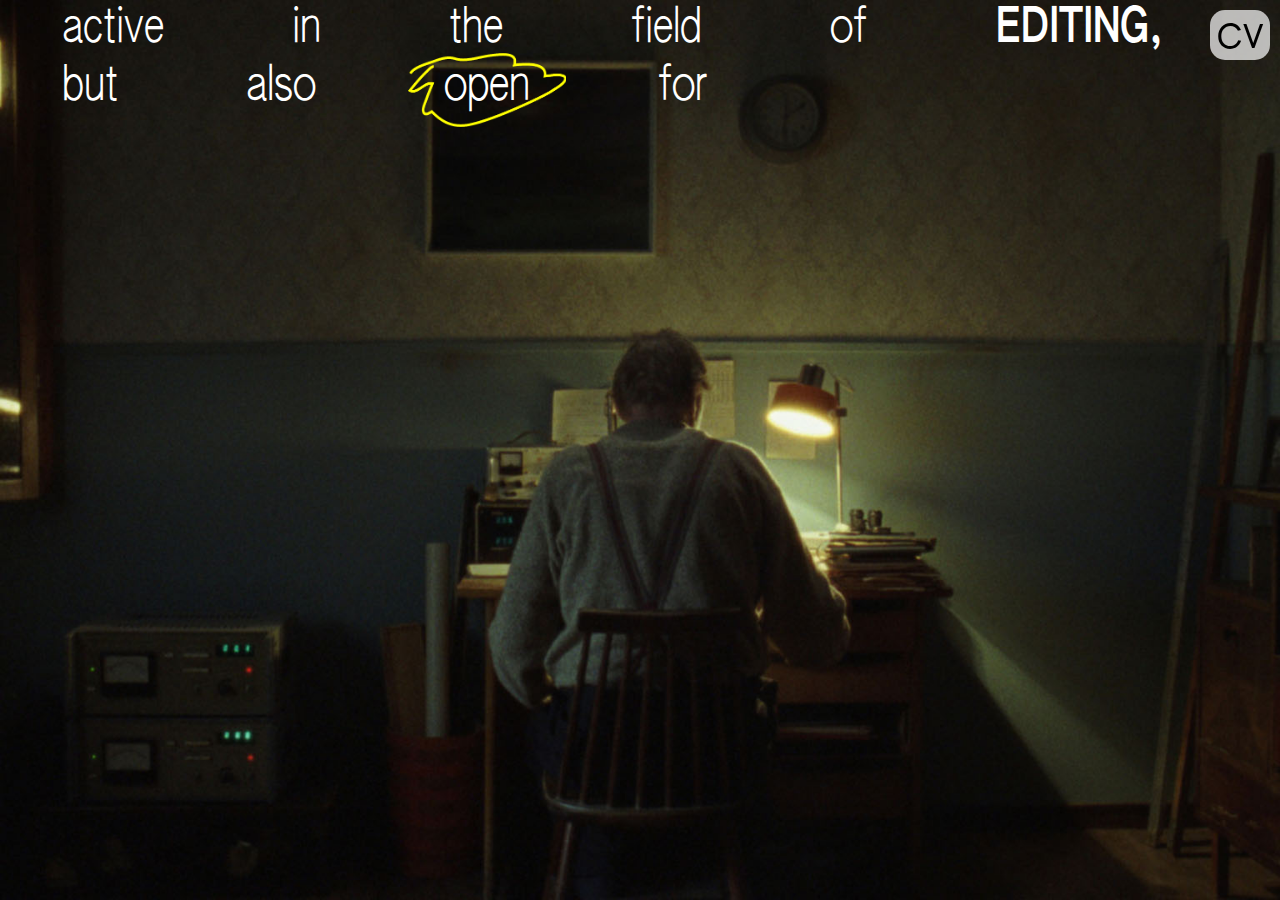
==== index.html @ 59d51807 "job items z-index fix" ====
<!DOCTYPE html>
<html lang="en" dir="ltr">
    <head>
        <meta charset="utf-8">
        <title>MOONIKA PÕDERSALU</title>
        <link rel="stylesheet" href="style.css">
    </head>
    <body>
        <div class="wrapper">
        <div class="header-button-wrapper">
            <div class="header">
                    <span>active</span>
                    <span>in</span>
                    <span>the</span>
                    <span>field</span>
                    <span>of</span>
                    <span><b>EDITING,</b></span>
                    <span>but</span>
                    <span>also</span>
                    <span class="open"><a href="#">open</a></span>
                    <span>for</span>
            </div>
            <div class="cv-button">
                    <a href="javascript:;" onclick="toggleCv()">CV</a>
            </div>
        </div>
        <div class="listed-jobs">
            <span class="job-item">MUSIC&nbsp;VIDEOS</span>
            <span class="job-item">COMMERCIALS</span>
            <span class="job-item">TRAILERS</span>
            <span class="job-item">TELEVISION</span>
            <span class="job-item">THEATRE</span>
            <span class="job-item">EDUCATIONAL&nbsp;MEDIUMS</span>
            <span class="job-item">ASSEMBLY&nbsp;EDITING</span>
            <span class="job-item">ASSISTING&nbsp;EDITING</span>
            <span class="job-item">ON&#8209;SET&nbsp;EDITING</span>
            <span class="job-item">SYNCING&nbsp;AND&nbsp;LOGGING</span>
            <span class="job-item">MANAGING&nbsp;POSTPRODUCTION</span>
            <span class="job-item">DATA&nbsp;MANAGEMENT</span>
            <span class="job-item">DATA&nbsp;WRANGLING</span>
            <span class="job-item">LISTENING&nbsp;YOU&nbsp;OUT</span>
            <span class="job-item">WIPING&nbsp;YOUR&nbsp;TEARS</span>
            <span class="job-item">WORKING&nbsp;SH*T&nbsp;OUT</span>
            <span class="job-item">SHARING&nbsp;MY&nbsp;FOOD&nbsp;WITH&nbsp;YOU</span>
            <span class="job-item">SAYING&nbsp;YES&nbsp;TO&nbsp;COFFEE&nbsp;BREAK</span>
            <span class="job-item">PROVIDING&nbsp;YOU&nbsp;WITH&nbsp;PSYCHOLOGICAL ASSISTANCE</span>
            <span class="job-item">RECOMMENDING&nbsp;YOU&nbsp;GOOD&nbsp;DOCTORS</span>
            <span class="job-item">GIVING&nbsp;YOU&nbsp;REAL&#8209;LIFE&nbsp;ADVICE DURING&nbsp;RENDERING</span>
            <span class="job-item">TALKING&nbsp;WITH&nbsp;YOUR&nbsp;FAMILY</span>
            <span class="job-item">TAKING&nbsp;YOUR&nbsp;GARBAGE&nbsp;OUT</span>
            <span class="job-item">STARGAZING</span>
            <span class="job-item">SENDING&nbsp;A&nbsp;STILL&nbsp;FROM&nbsp;00:01:26</span>
        </div>
        <div class="vimeo-wrapper">
            <div class="vimeo-vid">
                <iframe src="https://player.vimeo.com/video/503925083" width="640" height="360" frameborder="0" allow="autoplay; fullscreen; picture-in-picture" allowfullscreen></iframe>
            </div>
        </div>

        <div id="curriculum" class="cv-container">
            <div class="cv">
                <p>CV <b>MOONIKA PÕDERSALU</b>, a <b>FREELANCE EDITOR</b> based
                in Tallinn, Estonia. She has edited and assisted numerous
                features and shorts, including two feature films as <b>EDITOR</b> and
                three as <b>ON-SET EDITOR</b>.<br>
                The list also includes</p>
                <p><svg width="80" height="30"><circle cx="50" cy="15" r="15px" fill="black">
                </svg>two short films that are shot on Super 16mm film,<br>
                <svg width="80" height="30"><circle cx="50" cy="15" r="15px" fill="black">
                </svg>130-episode interactive film project Anatomy of a Decision produced by Whatifi Studios for iOS platform <br><svg width="80" height="30"><circle cx="50" cy="15" r="15px" fill="black">
                </svg>and numerous music videos.</p>
                <p class="center-align">Probably currently working on something<br>
                but always OPEN for projects.</p>
                <p class="center-align">Get the full CV from —&#8239;>&nbsp;<a href="#"><span class="open2"><b>HERE</b></span></a>&nbsp;<&#8239;—</p>
                <p>write me <span class="semibold">MOONIKA.PODERSALU@GMAIL.COM</span> or <br>
                call me +372&nbsp;53 496 102</p>
            </div>
        </div>
        </div>
        <script src="main.js"></script>
    </body>
</html>
---- style.css ----
@font-face {
font-family: "Authentic";
font-weight: normal;
src: url("fonts/AUTHENTICSans-60.woff") format("woff");
}

@font-face {
font-family: "Authentic";
font-weight: bold;
src: url("fonts/AUTHENTICSans-90.woff") format("woff");
}

@font-face {
font-family: "Authentic Condensed";
font-weight: normal;
src: url("fonts/AUTHENTICSans-Condensed-60.woff") format("woff");
}

@font-face {
font-family: "Authentic Condensed";
font-weight: bold;
src: url("fonts/AUTHENTICSans-Condensed-130.woff") format("woff");
}

* {
    margin: 0;
    padding: 0;
    -moz-box-sizing: border-box;
    -webkit-box-sizing: border-box;
    box-sizing: border-box;
}

body {
    font-family: "Authentic", Arial, Helvetica, sans-serif;
    background-image: url("img/julius.jpg");
    background-color: black;
    height: 100vh;
    background-attachment: fixed;
    background-position: center; /* Center the image */
    background-repeat: no-repeat; /* Do not repeat the image */
    background-size: cover; /* Resize the background image to cover the entire container */
}

a {
    text-decoration: none;
    color: black;
    font-family: "Authentic Condensed";
}

a:hover {
    color: yellow;
}

.semibold {
    font-family: "Authentic";
}

/* Wrapper */
.wrapper {
    height: 100vh;
    max-width: 90rem;
    margin: 0 auto;
}

/* Header */
.header-button-wrapper {
    display: flex;
}

.header span {
    list-style: none;
    font-size: 3rem;
    font-family: "Authentic Condensed", Arial, sans-serif;
    color: white;
    margin: 2vw;
    padding: 10px 36px 16px;
}

.header .open {
    background-image: url("img/open1.png");
    background-size: cover;
    background-repeat: no-repeat;
    position: relative;
}

.header a {
    color: white;
}

/* CV button */
.cv-button {
    border-radius: 15px;
    margin: 10px;
    padding: 3px 7px;
    background: rgba(255, 255, 255, 0.7);
    width: 60px;
    height: 50px;
    display: flex;
    position: fixed;
    right: 0;
    align-items: center;
    justify-content: center;
    z-index: 5;
}

.cv-button:hover {
    background: rgba(200, 200, 200, 1);
}

.cv-button a {
    font-family: "Authentic";
    font-weight: bold;
    text-decoration: none;
    font-size: 2rem;
    padding-top: 8px;
    color: black;
}

.cv-button:hover a {
    color: yellow;
}

/* Vimeo embed */
.vimeo-wrapper {
    padding: 0 11vw 10vh;
    margin-top: 4vw;
}

.vimeo-vid {
    position: relative;
    padding-bottom: 56.25%;
    height: 0;
    overflow: hidden;
    z-index: 0;
}

.vimeo-vid iframe {
    position: absolute;
    width: 100%;
    height: 100%;
    top: 0;
    left: 0;
}

/* CV modal */
.cv-container {
    display: none;
    top: 0;
    left: 0;
    position: fixed;
    z-index: 4;
    overflow: auto;
    width: 100%;
    height: 100%;
    padding: 10px;
}

.cv-container.active {
    display: block;
}

.cv {
    background: rgba(255, 255, 255, 0.9);
    border-radius: 15px;
    font-family: "Authentic Condensed", Arial, sans-serif;
    font-size: 2.5rem;
    width: 100%;
    max-width: 75rem;
    float: right;
    /* height: 100%; */
    overflow: scroll;
    overflow-wrap: break-word;
    word-wrap: break-word;
}

.cv p {
    margin: 2rem auto 2rem;
    width: 90%;
}

.center-align {
    text-align: center;
}

.cv .open2 {
    background-image: url("img/open2.png");
    background-size: cover;
    background-repeat: no-repeat;
    position: relative;
    padding: 15px 20px 15px;
}

/* Job items + animation */
.listed-jobs {
    line-height: 3rem;
    padding: 10vh 4vw 0;
    position: fixed;
    z-index: 3;
}

.job-item {
    color: white;
    opacity: 0;
    font-size: 2rem;
    font-family: "Authentic Condensed";
    font-weight: bold;
    transition: 1s ease-in-out opacity;
    cursor: default;
    padding: 0 1rem 0;
}

.job-item.active {
    opacity: 1;
}

.job-item:hover {
    opacity: 1!important;
    transition: 0s;
}


@media (max-width: 1000px) {
    html {
        font-size: 1.7rem;
    }

    .header {
        margin-top: 1rem;
    }

    .header span {
        padding: 0 1rem;
    }

    .header span.open {
        padding: 10px 44px 17px;
    }

    .listed-jobs {
        line-height: 1.5rem;
    }

    .job-item {
        font-size: 1.5rem;
    }

    .cv-button {
        width: 170px;
        height: 150px;
        position: fixed;
        bottom: 0;
        right: 0;
        border-radius: 30px;
        background: rgba(255, 255, 255, 0.3);
        margin: 1.5rem;
    }

    .cv-button a {
        font-size: 3rem;
        color: yellow;
    }

    .cv-button:hover {
        background: rgba(200, 200, 200, 0.5);
    }
}

@media (min-width 1500px) {

}
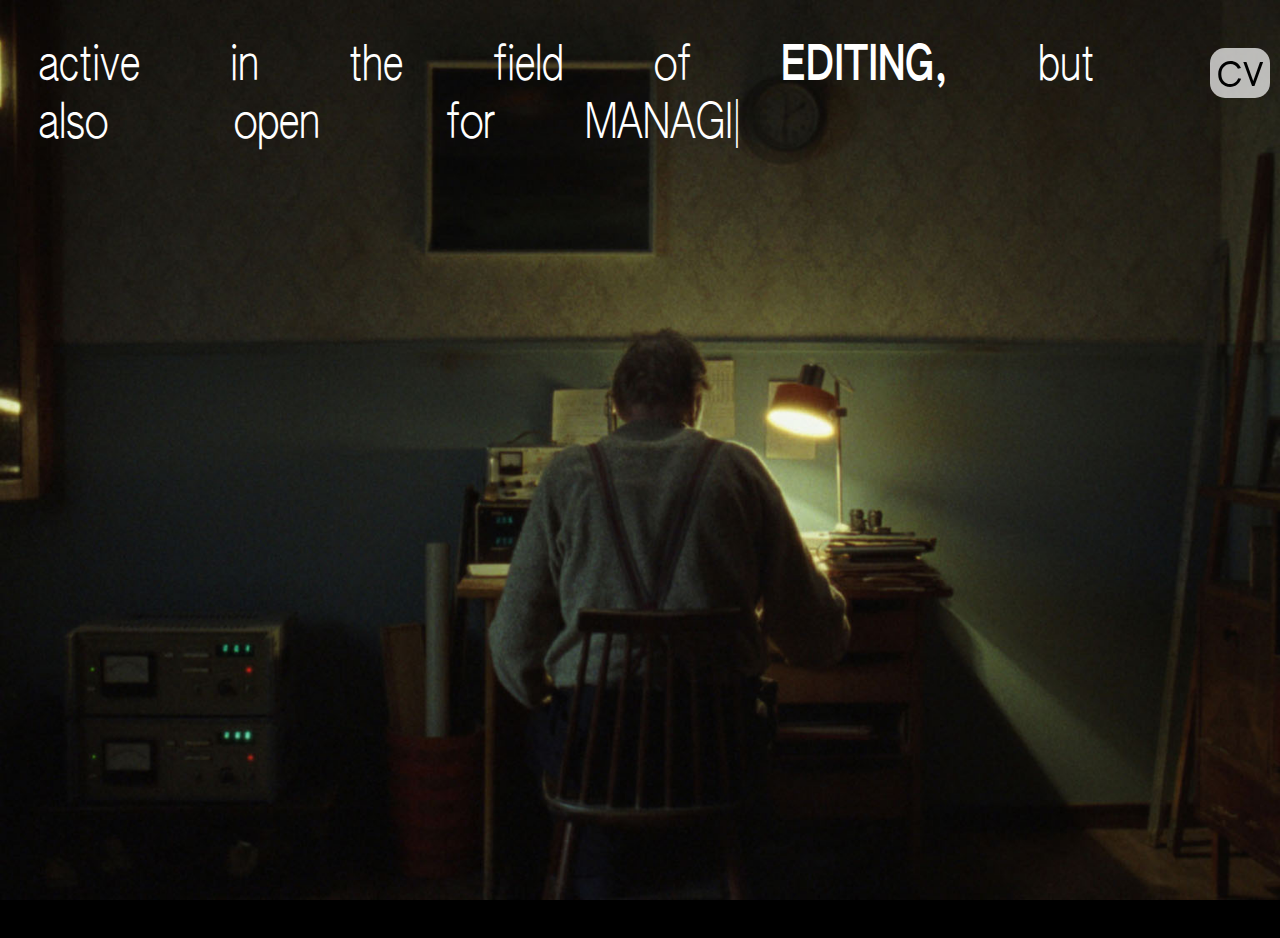
==== commit e1400680: "replacing hover effect with typing effect" ====
--- a/index.html
+++ b/index.html
@@ -2,6 +2,7 @@
 <html lang="en" dir="ltr">
     <head>
         <meta charset="utf-8">
+        <meta name="viewport" content="width=device-width, initial-scale=1.0">
         <title>MOONIKA PÕDERSALU</title>
         <link rel="stylesheet" href="style.css">
     </head>
@@ -9,48 +10,50 @@
         <div class="wrapper">
         <div class="header-button-wrapper">
             <div class="header">
-                    <span>active</span>
-                    <span>in</span>
-                    <span>the</span>
-                    <span>field</span>
-                    <span>of</span>
-                    <span><b>EDITING,</b></span>
-                    <span>but</span>
-                    <span>also</span>
+                    <span>active
+                    in
+                    the
+                    field
+                    of
+                    <b>EDITING,</b>
+                    but
+                    also
                     <span class="open"><a href="#">open</a></span>
-                    <span>for</span>
+                    for
+                    <span id="text" data-words="MUSIC VIDEOS,MANAGING POSTPRODUCTION,SENDING A STILL FROM 00:01:26"></span>
+                    </span>
             </div>
             <div class="cv-button">
                     <a href="javascript:;" onclick="toggleCv()">CV</a>
             </div>
         </div>
-        <div class="listed-jobs">
-            <span class="job-item">MUSIC&nbsp;VIDEOS</span>
+        <!-- <div class="listed-jobs">
+            <span class="job-item">MUSIC VIDEOS</span>
             <span class="job-item">COMMERCIALS</span>
             <span class="job-item">TRAILERS</span>
             <span class="job-item">TELEVISION</span>
             <span class="job-item">THEATRE</span>
-            <span class="job-item">EDUCATIONAL&nbsp;MEDIUMS</span>
-            <span class="job-item">ASSEMBLY&nbsp;EDITING</span>
-            <span class="job-item">ASSISTING&nbsp;EDITING</span>
-            <span class="job-item">ON&#8209;SET&nbsp;EDITING</span>
-            <span class="job-item">SYNCING&nbsp;AND&nbsp;LOGGING</span>
-            <span class="job-item">MANAGING&nbsp;POSTPRODUCTION</span>
-            <span class="job-item">DATA&nbsp;MANAGEMENT</span>
-            <span class="job-item">DATA&nbsp;WRANGLING</span>
-            <span class="job-item">LISTENING&nbsp;YOU&nbsp;OUT</span>
-            <span class="job-item">WIPING&nbsp;YOUR&nbsp;TEARS</span>
-            <span class="job-item">WORKING&nbsp;SH*T&nbsp;OUT</span>
-            <span class="job-item">SHARING&nbsp;MY&nbsp;FOOD&nbsp;WITH&nbsp;YOU</span>
-            <span class="job-item">SAYING&nbsp;YES&nbsp;TO&nbsp;COFFEE&nbsp;BREAK</span>
-            <span class="job-item">PROVIDING&nbsp;YOU&nbsp;WITH&nbsp;PSYCHOLOGICAL ASSISTANCE</span>
-            <span class="job-item">RECOMMENDING&nbsp;YOU&nbsp;GOOD&nbsp;DOCTORS</span>
-            <span class="job-item">GIVING&nbsp;YOU&nbsp;REAL&#8209;LIFE&nbsp;ADVICE DURING&nbsp;RENDERING</span>
-            <span class="job-item">TALKING&nbsp;WITH&nbsp;YOUR&nbsp;FAMILY</span>
-            <span class="job-item">TAKING&nbsp;YOUR&nbsp;GARBAGE&nbsp;OUT</span>
+            <span class="job-item">EDUCATIONAL MEDIUMS</span>
+            <span class="job-item">ASSEMBLY EDITING</span>
+            <span class="job-item">ASSISTING EDITING</span>
+            <span class="job-item">ON&#8209;SET EDITING</span>
+            <span class="job-item">SYNCING AND LOGGING</span>
+            <span class="job-item">MANAGING POSTPRODUCTION</span>
+            <span class="job-item">DATA MANAGEMENT</span>
+            <span class="job-item">DATA WRANGLING</span>
+            <span class="job-item">LISTENING YOU OUT</span>
+            <span class="job-item">WIPING YOUR TEARS</span>
+            <span class="job-item">WORKING SH*T OUT</span>
+            <span class="job-item">SHARING MY FOOD WITH YOU</span>
+            <span class="job-item">SAYING YES TO COFFEE BREAK</span>
+            <span class="job-item">PROVIDING YOU WITH PSYCHOLOGICAL ASSISTANCE</span>
+            <span class="job-item">RECOMMENDING YOU GOOD DOCTORS</span>
+            <span class="job-item">GIVING YOU REAL&#8209;LIFE ADVICE DURING RENDERING</span>
+            <span class="job-item">TALKING WITH YOUR FAMILY</span>
+            <span class="job-item">TAKING YOUR GARBAGE OUT</span>
             <span class="job-item">STARGAZING</span>
-            <span class="job-item">SENDING&nbsp;A&nbsp;STILL&nbsp;FROM&nbsp;00:01:26</span>
-        </div>
+            <span class="job-item">SENDING A STILL FROM 00:01:26</span>
+        </div> -->
         <div class="vimeo-wrapper">
             <div class="vimeo-vid">
                 <iframe src="https://player.vimeo.com/video/503925083" width="640" height="360" frameborder="0" allow="autoplay; fullscreen; picture-in-picture" allowfullscreen></iframe>
--- a/style.css
+++ b/style.css
@@ -65,6 +65,7 @@
 /* Header */
 .header-button-wrapper {
     display: flex;
+    margin: 3vw;
 }
 
 .header span {
@@ -72,15 +73,15 @@
     font-size: 3rem;
     font-family: "Authentic Condensed", Arial, sans-serif;
     color: white;
-    margin: 2vw;
-    padding: 10px 36px 16px;
+    word-spacing: 5rem;
 }
 
 .header .open {
-    background-image: url("img/open1.png");
+    background-image: url("img/open1.gif");
     background-size: cover;
     background-repeat: no-repeat;
     position: relative;
+    padding: 10px 36px 16px;
 }
 
 .header a {
@@ -194,7 +195,7 @@
 .listed-jobs {
     line-height: 3rem;
     padding: 10vh 4vw 0;
-    position: fixed;
+    /* position: fixed; */
     z-index: 3;
 }
 
@@ -221,16 +222,15 @@
 
 @media (max-width: 1000px) {
     html {
-        font-size: 1.7rem;
     }
 
     .header {
         margin-top: 1rem;
     }
 
-    .header span {
+    /* .header span {
         padding: 0 1rem;
-    }
+    } */
 
     .header span.open {
         padding: 10px 44px 17px;
@@ -242,21 +242,20 @@
 
     .job-item {
         font-size: 1.5rem;
+        display: inline-block;
     }
 
     .cv-button {
-        width: 170px;
-        height: 150px;
         position: fixed;
         bottom: 0;
         right: 0;
-        border-radius: 30px;
+        border-radius: 1rem;
         background: rgba(255, 255, 255, 0.3);
         margin: 1.5rem;
+        padding: 2rem 2.25rem;
     }
 
     .cv-button a {
-        font-size: 3rem;
         color: yellow;
     }
 
@@ -265,6 +264,13 @@
     }
 }
 
-@media (min-width 1500px) {
-
-}
+.cursor {
+        color: blue;
+        animation: blink 0.5s infinite;
+}
+
+@keyframes blink {
+            0% { opacity: 1 }
+            50% { opacity: 0 }
+            100% { opacity: 1 }
+}
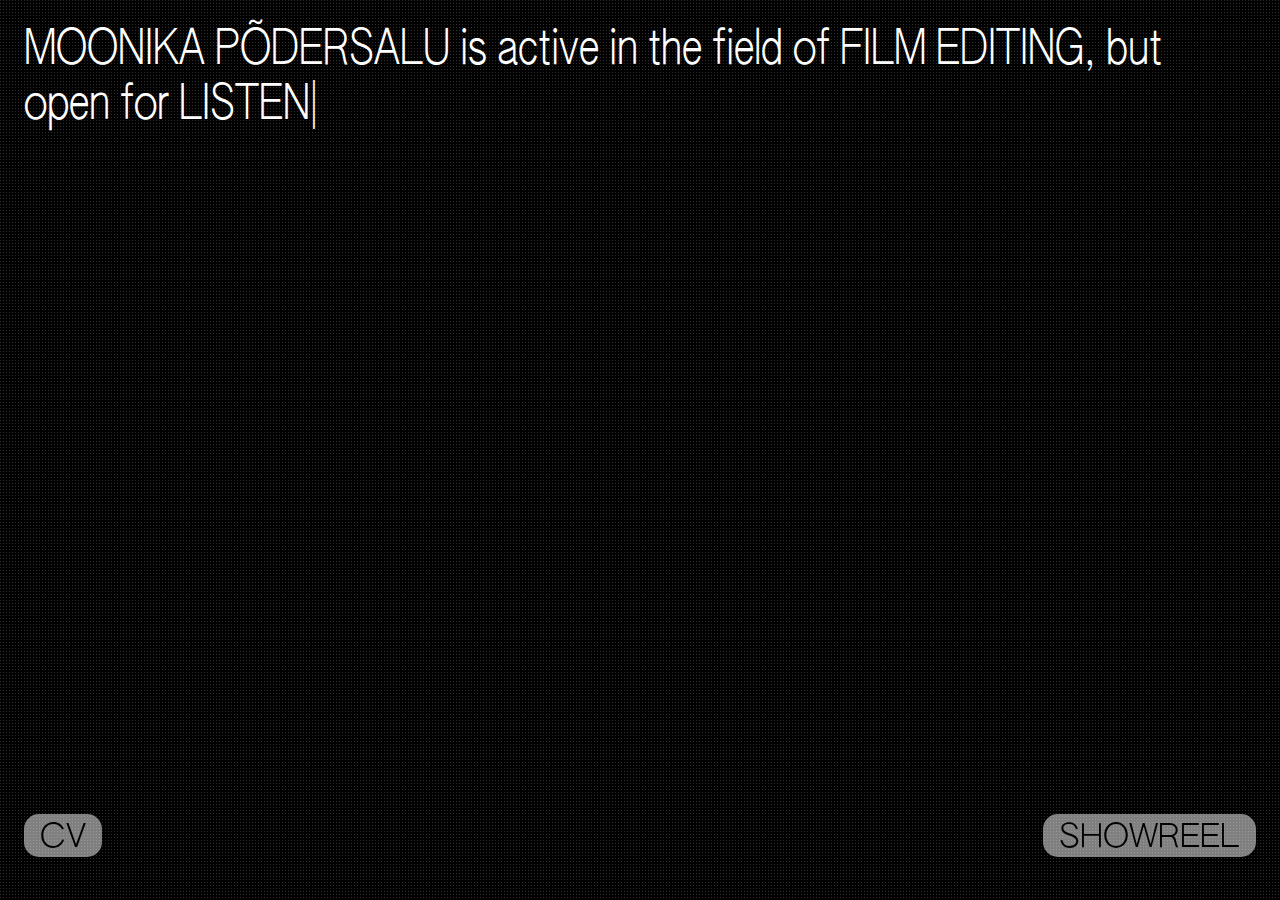
==== commit 5b103eb1: "new build with responsive video and added showreel" ====
--- a/index.html
+++ b/index.html
@@ -3,83 +3,52 @@
     <head>
         <meta charset="utf-8">
         <meta name="viewport" content="width=device-width, initial-scale=1.0">
+        <meta http-equiv="X-UA-Compatible" content="ie=edge">
         <title>MOONIKA PÕDERSALU</title>
-        <link rel="stylesheet" href="style.css">
+        <link rel="stylesheet" href="css/normalize.css">
+        <link rel="stylesheet" href="css/style.css">
+
     </head>
     <body>
-        <div class="wrapper">
-        <div class="header-button-wrapper">
-            <div class="header">
-                    <span>active
-                    in
-                    the
-                    field
-                    of
-                    <b>EDITING,</b>
-                    but
-                    also
-                    <span class="open"><a href="#">open</a></span>
-                    for
-                    <span id="text" data-words="MUSIC VIDEOS,MANAGING POSTPRODUCTION,SENDING A STILL FROM 00:01:26"></span>
-                    </span>
+        <div id="hero">
+            <div class="texture">
             </div>
-            <div class="cv-button">
-                    <a href="javascript:;" onclick="toggleCv()">CV</a>
+
+            <video loop muted autoplay preload="auto" playsinline>
+                <source src="img/bg.mp4" type="video/mp4">
+                    Your browser does not support the video tag.
+            </video>
+
+            <div class="caption">
+                 <h1>MOONIKA PÕDERSALU is active in the field of FILM EDITING, but <span id="open">open</span> for <span id="text" data-words="MUSIC VIDEOS,LISTENING YOU OUT,WIPING YOUR TEARS,COMMERCIALS,TAKING “FIX IT IN POST” AS A COMPLIMENT,SHARING MY FOOD WITH YOU,TRAILERS,WORKING SH*T OUT,A COFFEE BREAK,TELEVISION,PROVIDING PSYCHOLOGICAL ASSISTANCE,TAKING YOUR GARBAGE OUT,THEATRE,STARGAZING,SENDING A SCREENSHOT FROM 00:01:26:17,MANAGING POST-PRODUCTION,A WALK,ASSURING YOU ALL IS NOT LOST"></span></h1>
             </div>
         </div>
-        <!-- <div class="listed-jobs">
-            <span class="job-item">MUSIC VIDEOS</span>
-            <span class="job-item">COMMERCIALS</span>
-            <span class="job-item">TRAILERS</span>
-            <span class="job-item">TELEVISION</span>
-            <span class="job-item">THEATRE</span>
-            <span class="job-item">EDUCATIONAL MEDIUMS</span>
-            <span class="job-item">ASSEMBLY EDITING</span>
-            <span class="job-item">ASSISTING EDITING</span>
-            <span class="job-item">ON&#8209;SET EDITING</span>
-            <span class="job-item">SYNCING AND LOGGING</span>
-            <span class="job-item">MANAGING POSTPRODUCTION</span>
-            <span class="job-item">DATA MANAGEMENT</span>
-            <span class="job-item">DATA WRANGLING</span>
-            <span class="job-item">LISTENING YOU OUT</span>
-            <span class="job-item">WIPING YOUR TEARS</span>
-            <span class="job-item">WORKING SH*T OUT</span>
-            <span class="job-item">SHARING MY FOOD WITH YOU</span>
-            <span class="job-item">SAYING YES TO COFFEE BREAK</span>
-            <span class="job-item">PROVIDING YOU WITH PSYCHOLOGICAL ASSISTANCE</span>
-            <span class="job-item">RECOMMENDING YOU GOOD DOCTORS</span>
-            <span class="job-item">GIVING YOU REAL&#8209;LIFE ADVICE DURING RENDERING</span>
-            <span class="job-item">TALKING WITH YOUR FAMILY</span>
-            <span class="job-item">TAKING YOUR GARBAGE OUT</span>
-            <span class="job-item">STARGAZING</span>
-            <span class="job-item">SENDING A STILL FROM 00:01:26</span>
-        </div> -->
-        <div class="vimeo-wrapper">
-            <div class="vimeo-vid">
-                <iframe src="https://player.vimeo.com/video/503925083" width="640" height="360" frameborder="0" allow="autoplay; fullscreen; picture-in-picture" allowfullscreen></iframe>
+        <div id="button-wrapper">
+                <div class="button cv">
+                    <a href="javascript:;" onclick="toggleCv()">CV</a>
+                </div>
+                <div class="button showreel">
+                    <a href="video.html">SHOWREEL</a>
+                </div>
+        </div>
+        <div id="curriculum" class="overlay">
+            <div class="cv-container">
+                <div class="cv-text">
+                    <p>Moonika Põdersalu is a freelance film editor based in Tallinn, Estonia. She studied in Baltic Film and Media School (BA) and has been active in the field of film industry since 2015. During the years she has had an opportunity to work with very different forms of storytelling — feature and short films, documentaries, music videos, advertisements. Her resume includes</p>
+                    <p><svg width="80" height="30"><circle cx="50" cy="15" r="15px" fill="black">
+                    </svg>3 full features as editor,<br>
+                    <svg width="80" height="30"><circle cx="50" cy="15" r="15px" fill="black">
+                    </svg>a 130-part interactive film, <br><svg width="80" height="30"><circle cx="50" cy="15" r="15px" fill="black">
+                    </svg>shorts shot on film,<br>
+                    <svg width="80" height="30"><circle cx="50" cy="15" r="15px" fill="black"></svg>a 4-hour-long audio-visual piece that couldn’t be labeled theatre nor film</p>
+                    <p class="center-align">Probably currently working on something<br>
+                    but always open for your mind-bending ideas.</p>
+                    <p class="center-align">Get the full CV from —&#8239;>&nbsp;<a href="#"><span class="open2"><b>HERE</b></span></a>&nbsp;<&#8239;—</p>
+                    <p>write me <span class="semibold">HELLO@KODANIKPOST.XYZ</span> or <br>
+                    call me +372&nbsp;53 496 102<br><br><br></p>
+                </div>
             </div>
         </div>
-
-        <div id="curriculum" class="cv-container">
-            <div class="cv">
-                <p>CV <b>MOONIKA PÕDERSALU</b>, a <b>FREELANCE EDITOR</b> based
-                in Tallinn, Estonia. She has edited and assisted numerous
-                features and shorts, including two feature films as <b>EDITOR</b> and
-                three as <b>ON-SET EDITOR</b>.<br>
-                The list also includes</p>
-                <p><svg width="80" height="30"><circle cx="50" cy="15" r="15px" fill="black">
-                </svg>two short films that are shot on Super 16mm film,<br>
-                <svg width="80" height="30"><circle cx="50" cy="15" r="15px" fill="black">
-                </svg>130-episode interactive film project Anatomy of a Decision produced by Whatifi Studios for iOS platform <br><svg width="80" height="30"><circle cx="50" cy="15" r="15px" fill="black">
-                </svg>and numerous music videos.</p>
-                <p class="center-align">Probably currently working on something<br>
-                but always OPEN for projects.</p>
-                <p class="center-align">Get the full CV from —&#8239;>&nbsp;<a href="#"><span class="open2"><b>HERE</b></span></a>&nbsp;<&#8239;—</p>
-                <p>write me <span class="semibold">MOONIKA.PODERSALU@GMAIL.COM</span> or <br>
-                call me +372&nbsp;53 496 102</p>
-            </div>
-        </div>
-        </div>
-        <script src="main.js"></script>
+        <script src="js/main.js"></script>
     </body>
 </html>
--- a/css/style.css
+++ b/css/style.css
@@ -0,0 +1,219 @@
+@font-face {
+font-family: "Authentic";
+font-weight: normal;
+src: url("../fonts/AUTHENTICSans-60.woff") format("woff");
+}
+
+@font-face {
+font-family: "Authentic";
+font-weight: bold;
+src: url("../fonts/AUTHENTICSans-90.woff") format("woff");
+}
+
+@font-face {
+font-family: "Authentic Condensed";
+font-weight: normal;
+src: url("../fonts/AUTHENTICSans-Condensed-60.woff") format("woff");
+}
+
+@font-face {
+font-family: "Authentic Condensed";
+font-weight: bold;
+src: url("../fonts/AUTHENTICSans-Condensed-130.woff") format("woff");
+}
+
+body {
+    background: black;
+    font-family: "Authentic", Arial, Helvetica, sans-serif;
+}
+
+a {
+    color: black;
+    text-decoration: none;
+}
+
+
+
+/* Hero video and text */
+#hero {
+    height: 100%;
+    width: 100%;
+    display: flex;
+    max-width: 1500px;
+    margin: 0 auto;
+    /* justify-content: center; */
+}
+
+#hero::after {
+    width: 100%;
+    height: 100%;
+    content: "";
+    position: absolute;
+    z-index: 10;
+    top: 0;
+    left: 0;
+    background: rgba(0,0,0,0.0);
+}
+
+#hero video {
+    width: 100%;
+    height: 100%;
+    position: absolute;
+    top: 0;
+    left: 0;
+    z-index: -5;
+    object-fit: cover;
+}
+
+.video-container {
+    position: relative;
+    width: 100%;
+    padding-bottom: 56.25%;
+    height: 0;
+    overflow: hidden;
+    max-width: 100%;
+    margin: 3vw;
+}
+
+.video-container iframe {
+    position: absolute;
+    top: 0;
+    left: 0;
+    width: 100%;
+    height: 100%;
+}
+
+#hero iframe {
+    width: 100%;
+    height: 100%;
+    top: 0;
+    left: 0;
+}
+
+#hero .texture {
+    width: 100%;
+    height: 100%;
+    position: absolute;
+    top: 0;
+    left: 0;
+    z-index: 15;
+    background:url("../img/texture3.png");
+}
+
+#hero .caption {
+    position: relative;
+    z-index: 20;
+    color: #ffffff;
+}
+
+#hero .caption h1 {
+    font-size: 3em;
+    font-family: "Authentic Condensed", Arial, Helvetica, sans-serif;
+    font-weight: normal;
+    margin: 1.5rem;
+}
+
+
+/* CV and Showreel buttons */
+#button-wrapper {
+    width: 100%;
+    height: 100%;
+    display: flex;
+    margin: 0 auto;
+}
+.button {
+    background: rgba(255,255,255,0.5);
+    color: black;
+    border-radius: 15px;
+    padding: 0.35rem 1rem 0 1rem;
+    font-size: 2em;
+    font-weight: normal;
+    margin: 1.5rem;
+    position: fixed;
+    bottom: 1.2rem;
+    z-index: 30;
+    /* display: flex; */
+    justify-content: center;
+    text-align: center;
+}
+
+.button:hover {
+    background: rgba(200,200,200,1);
+}
+
+#button-wrapper .cv {
+    left: 0;
+}
+
+#button-wrapper .showreel {
+    right: 0;
+}
+
+
+#button-wrapper .button:hover a {
+    color: yellow;
+}
+
+/* CV window */
+.overlay {
+    width: 100%;
+    height: 100%;
+    top: 0;
+    left: 0;
+    position: fixed;
+    z-index: 25;
+    display: none;
+    align-items: center;
+    justify-content: center;
+}
+
+.overlay.active {
+    display: flex;
+}
+
+.cv-container {
+    overflow: scroll;
+    padding: 10px auto;
+    max-width: 75rem;
+    max-height: 100%;
+}
+
+.cv-text {
+    background: rgba(255, 255, 255, 0.9);
+    border-radius: 15px;
+    font-family: "Authentic Condensed", Arial, sans-serif;
+    font-size: 2.5rem;
+    width: 100%;
+    /* max-width: 75rem; */
+    float: left;
+    bottom: 0;
+    /* height: 100%; */
+    overflow: scroll;
+    overflow-wrap: break-word;
+    word-wrap: break-word;
+}
+
+.cv-text p {
+    margin: 2rem auto 2rem;
+    width: 90%;
+}
+
+.center-align {
+    text-align: center;
+}
+
+.cv-text .open2 {
+    background-image: url("img/open2.png");
+    background-size: cover;
+    background-repeat: no-repeat;
+    position: relative;
+    padding: 15px 20px 15px;
+}
+
+.u-center {
+    display: flex;
+    align-items: center;
+    justify-content: center;
+    width: 100%;
+    height: 100%;
+}
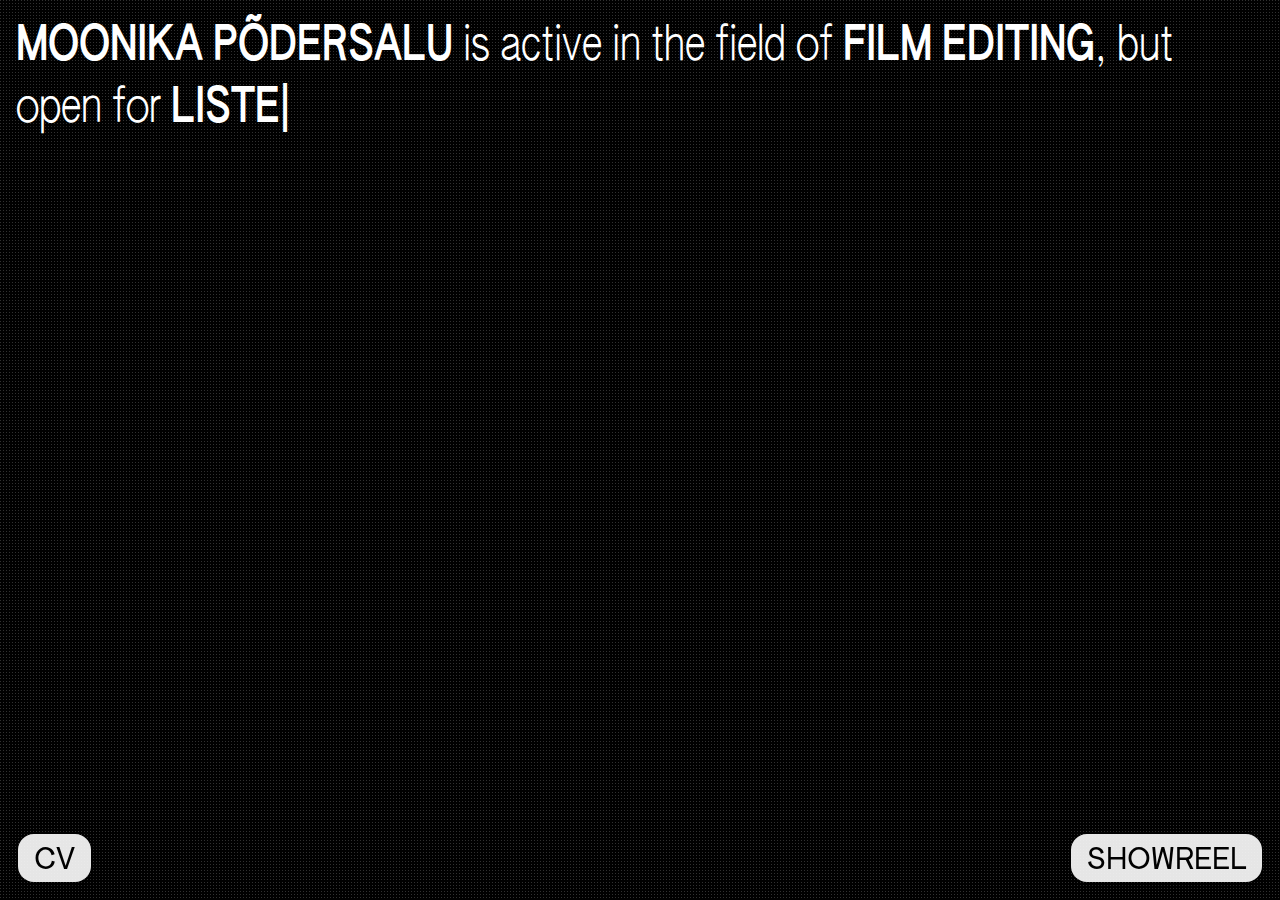
==== commit 7e6804e7: "New build 22.04" ====
--- a/index.html
+++ b/index.html
@@ -5,48 +5,45 @@
         <meta name="viewport" content="width=device-width, initial-scale=1.0">
         <meta http-equiv="X-UA-Compatible" content="ie=edge">
         <title>MOONIKA PÕDERSALU</title>
-        <link rel="stylesheet" href="css/normalize.css">
         <link rel="stylesheet" href="css/style.css">
 
     </head>
     <body>
-        <div id="hero">
-            <div class="texture">
-            </div>
+        <header>
+            <div class="hero-wrapper">
+                 <h1><b>MOONIKA PÕDERSALU</b> is active in the field of <b>FILM EDITING</b>, but <span id="open">open</span> for <b> <span id="text" data-words="MUSIC VIDEOS,LISTENING YOU OUT,WIPING YOUR TEARS,COMMERCIALS,TAKING “FIX IT IN POST” AS A COMPLIMENT,SHARING MY FOOD WITH YOU,TRAILERS,WORKING SH*T OUT,A COFFEE BREAK,TELEVISION,PROVIDING PSYCHOLOGICAL ASSISTANCE,TAKING YOUR GARBAGE OUT,THEATRE,STARGAZING,SENDING A SCREENSHOT FROM 00:01:26:17,MANAGING POST-PRODUCTION,A WALK,ASSURING YOU ALL IS NOT LOST"></span></b></h1>
+                 <video class="video-bg" loop muted autoplay preload="auto" playsinline >
+                     <source src="img/bg.mp4" type="video/mp4">
+                         Your browser does not support the video tag.
+                 </video>
+             </div>
+        </header>
+        <div class="nav-wrapper">
+            <nav class="nav">
+                <ul class="nav-list">
+                    <li class="button cv-button"><a href="javascript:;" onclick="toggleCv()">CV</a></li>
+                    <li class="button showreel-button"><a href="video.html">SHOWREEL</a></li>
+                </ul>
+            </nav>
+        </div>
 
-            <video loop muted autoplay preload="auto" playsinline>
-                <source src="img/bg.mp4" type="video/mp4">
-                    Your browser does not support the video tag.
-            </video>
-
-            <div class="caption">
-                 <h1>MOONIKA PÕDERSALU is active in the field of FILM EDITING, but <span id="open">open</span> for <span id="text" data-words="MUSIC VIDEOS,LISTENING YOU OUT,WIPING YOUR TEARS,COMMERCIALS,TAKING “FIX IT IN POST” AS A COMPLIMENT,SHARING MY FOOD WITH YOU,TRAILERS,WORKING SH*T OUT,A COFFEE BREAK,TELEVISION,PROVIDING PSYCHOLOGICAL ASSISTANCE,TAKING YOUR GARBAGE OUT,THEATRE,STARGAZING,SENDING A SCREENSHOT FROM 00:01:26:17,MANAGING POST-PRODUCTION,A WALK,ASSURING YOU ALL IS NOT LOST"></span></h1>
-            </div>
-        </div>
-        <div id="button-wrapper">
-                <div class="button cv">
-                    <a href="javascript:;" onclick="toggleCv()">CV</a>
-                </div>
-                <div class="button showreel">
-                    <a href="video.html">SHOWREEL</a>
-                </div>
-        </div>
-        <div id="curriculum" class="overlay">
-            <div class="cv-container">
-                <div class="cv-text">
-                    <p>Moonika Põdersalu is a freelance film editor based in Tallinn, Estonia. She studied in Baltic Film and Media School (BA) and has been active in the field of film industry since 2015. During the years she has had an opportunity to work with very different forms of storytelling — feature and short films, documentaries, music videos, advertisements. Her resume includes</p>
-                    <p><svg width="80" height="30"><circle cx="50" cy="15" r="15px" fill="black">
-                    </svg>3 full features as editor,<br>
-                    <svg width="80" height="30"><circle cx="50" cy="15" r="15px" fill="black">
-                    </svg>a 130-part interactive film, <br><svg width="80" height="30"><circle cx="50" cy="15" r="15px" fill="black">
-                    </svg>shorts shot on film,<br>
-                    <svg width="80" height="30"><circle cx="50" cy="15" r="15px" fill="black"></svg>a 4-hour-long audio-visual piece that couldn’t be labeled theatre nor film</p>
-                    <p class="center-align">Probably currently working on something<br>
-                    but always open for your mind-bending ideas.</p>
-                    <p class="center-align">Get the full CV from —&#8239;>&nbsp;<a href="#"><span class="open2"><b>HERE</b></span></a>&nbsp;<&#8239;—</p>
-                    <p>write me <span class="semibold">HELLO@KODANIKPOST.XYZ</span> or <br>
-                    call me +372&nbsp;53 496 102<br><br><br></p>
-                </div>
+        <div id="curriculum" class="popup">
+            <div class="popup-overlay" onclick="toggleCv()"></div>
+            <div class="cv">
+                <p><b>MOONIKA PÕDERSALU</b> is a freelance <b>FILM EDITOR</b> based in Tallinn, Estonia. She studied in Baltic Film and Media School (<sup>BA</sup>) and has been active in the field of film industry since 2015. During the years she has had an opportunity to work with very different forms of storytelling — <b>FEATURE</b> and <b>SHORT FILMS, DOCUMENTARIES, MUSIC VIDEOS, ADVERTISEMENTS</b>.</p><br>
+                <p>Her resume includes
+                    <ul class="custom-bullet">
+                        <li>3 full features as <b>EDITOR</b>,</li>
+                        <li>a 130-part <b>INTERACTIVE FILM</b>,</li>
+                        <li>shorts shot on film,</li>
+                        <li>a 4-hour-long <b>AUDIO-VISUAL PIECE</b> that couldn’t be labeled theatre nor film.</li>
+                    </ul>
+                </p><br>
+                <p class="u-center">Probably currently working on something<br>
+                but always open for your mind-bending ideas.</p><br>
+                <p class="u-center">Get the full CV from —>&nbsp;<a href="#"><span class="open2"><b>HERE</b></span></a>&nbsp;<—</p><br>
+                <p>write me <span class="semibold">HELLO@KODANIKPOST.XYZ</span> or <br>
+                call me +372&nbsp;53 496 102</p>
             </div>
         </div>
         <script src="js/main.js"></script>
--- a/css/style.css
+++ b/css/style.css
@@ -22,198 +22,239 @@
 src: url("../fonts/AUTHENTICSans-Condensed-130.woff") format("woff");
 }
 
+@font-face {
+font-family: "Apfel Grotezk";
+font-weight: regular;
+src: url("../fonts/ApfelGrotezk-Regular.woff") format("woff");
+}
+
+*,
+*::before,
+*::after {
+    box-sizing: border-box;
+    margin: 0;
+    padding: 0;
+}
+
+/*=================
+    TYPOGRAPHY
+=================*/
 body {
     background: black;
     font-family: "Authentic", Arial, Helvetica, sans-serif;
+    line-height: 1.3;
+    font-size: 1.5rem;
+}
+
+h1 {
+    color: white;
+    font-family: "Authentic Condensed", Arial, Helvetica, sans-serif;
+    font-weight: normal;
+    padding: 1rem;
+}
+
+p {
+    font-family: "Authentic Condensed", Arial, sans-serif;
+    font-size: 1.9rem;
 }
 
 a {
+    text-decoration: none;
     color: black;
-    text-decoration: none;
-}
-
-
-
-/* Hero video and text */
-#hero {
-    height: 100%;
-    width: 100%;
-    display: flex;
-    max-width: 1500px;
-    margin: 0 auto;
-    /* justify-content: center; */
-}
-
-#hero::after {
-    width: 100%;
-    height: 100%;
-    content: "";
+}
+
+a:hover,
+a:focus {
+    color: yellow;
+}
+
+.u-center {
+    text-align: center;
+}
+
+/* POP-UP TYPOGRAPHY*/
+
+
+.cv ul {
+    font-size: 1.9rem;
+    font-family: "Authentic Condensed", Arial, sans-serif;
+    list-style-image: url('../img/bullet.svg');
+    padding-left: 1.5em;
+}
+
+.cv li {
+    padding-left: 0.3em;
+}
+
+
+
+/*============
+    LAYOUT
+============*/
+header {
+    position: relative;
+    display: flex;
+    justify-content: center;
+    width: 100%;
+    min-height: 100vh;
+    overflow: hidden;
+    background: rgba(0,0,0,0.5);
+    background:url("../img/texture3.png");
+}
+
+.hero-wrapper {
+    width: 90rem;
+}
+
+.video-bg {
     position: absolute;
+    top: 50%;
+    left: 50%;
+    transform: translate(-50%, -50%);
+    z-index: -1;
+    min-width: 100%;
+    min-height: 100%;
+}
+
+.nav-wrapper {
+    display: flex;
+    position: fixed;
+    bottom: 1rem;
+    z-index: 15;
+    width: 100%;
+    padding: 1rem 1rem 0;
+}
+
+.nav {
+    padding: 2px;
+    flex-grow: 1;
+}
+
+.nav-list {
+    display: flex;
+    list-style: none;
+}
+
+.nav-list a:hover,
+.nav-list a:focus {
+    color: yellow;
+}
+
+.nav-list li:nth-of-type(2) {
+    margin-left: auto;
+}
+/* BUTTON STYLING */
+.button {
+    border-radius: 0.5em;
+    padding: 0.05em 0.5em 0.15em 0.5em;
+    background: rgba(255,255,255,0.9);
+    font-family: "Apfel Grotezk", Arial, Helvetica, sans-serif;
+    font-size: 2rem;
+    font-weight: normal;
+    text-align: center;
+    box-shadow: 0.5rem 0.5rem 0.5rem rgba(0, 0, 0, 0.1);
+}
+
+.button:hover {
+    background: black;
+}
+
+/* POP-UP STYLING */
+.popup {
     z-index: 10;
+    position: fixed;
     top: 0;
     left: 0;
-    background: rgba(0,0,0,0.0);
-}
-
-#hero video {
-    width: 100%;
-    height: 100%;
+    display: none;
+    align-items: center;
+    justify-content: center;
+    width: 100%;
+    height: 100%;
+}
+
+.popup.active {
+    display: flex;
+    overflow: hidden;
+}
+
+.popup-overlay {
     position: absolute;
     top: 0;
     left: 0;
-    z-index: -5;
-    object-fit: cover;
-}
-
-.video-container {
-    position: relative;
-    width: 100%;
-    padding-bottom: 56.25%;
-    height: 0;
-    overflow: hidden;
-    max-width: 100%;
-    margin: 3vw;
-}
-
-.video-container iframe {
-    position: absolute;
-    top: 0;
-    left: 0;
-    width: 100%;
-    height: 100%;
-}
-
-#hero iframe {
-    width: 100%;
-    height: 100%;
-    top: 0;
-    left: 0;
-}
-
-#hero .texture {
-    width: 100%;
-    height: 100%;
-    position: absolute;
-    top: 0;
-    left: 0;
-    z-index: 15;
-    background:url("../img/texture3.png");
-}
-
-#hero .caption {
-    position: relative;
-    z-index: 20;
-    color: #ffffff;
-}
-
-#hero .caption h1 {
-    font-size: 3em;
-    font-family: "Authentic Condensed", Arial, Helvetica, sans-serif;
-    font-weight: normal;
-    margin: 1.5rem;
-}
-
-
-/* CV and Showreel buttons */
-#button-wrapper {
-    width: 100%;
-    height: 100%;
-    display: flex;
-    margin: 0 auto;
-}
-.button {
-    background: rgba(255,255,255,0.5);
-    color: black;
-    border-radius: 15px;
-    padding: 0.35rem 1rem 0 1rem;
-    font-size: 2em;
-    font-weight: normal;
-    margin: 1.5rem;
-    position: fixed;
-    bottom: 1.2rem;
-    z-index: 30;
-    /* display: flex; */
-    justify-content: center;
-    text-align: center;
-}
-
-.button:hover {
-    background: rgba(200,200,200,1);
-}
-
-#button-wrapper .cv {
-    left: 0;
-}
-
-#button-wrapper .showreel {
-    right: 0;
-}
-
-
-#button-wrapper .button:hover a {
-    color: yellow;
-}
-
-/* CV window */
-.overlay {
-    width: 100%;
-    height: 100%;
-    top: 0;
-    left: 0;
-    position: fixed;
-    z-index: 25;
-    display: none;
-    align-items: center;
-    justify-content: center;
-}
-
-.overlay.active {
-    display: flex;
-}
-
-.cv-container {
-    overflow: scroll;
-    padding: 10px auto;
-    max-width: 75rem;
-    max-height: 100%;
-}
-
-.cv-text {
-    background: rgba(255, 255, 255, 0.9);
-    border-radius: 15px;
-    font-family: "Authentic Condensed", Arial, sans-serif;
-    font-size: 2.5rem;
-    width: 100%;
-    /* max-width: 75rem; */
-    float: left;
-    bottom: 0;
-    /* height: 100%; */
-    overflow: scroll;
-    overflow-wrap: break-word;
-    word-wrap: break-word;
-}
-
-.cv-text p {
-    margin: 2rem auto 2rem;
-    width: 90%;
-}
-
-.center-align {
-    text-align: center;
-}
-
-.cv-text .open2 {
-    background-image: url("img/open2.png");
+    width: 100%;
+    height: 100%;
+    cursor: pointer;
+    z-index: -1;
+}
+
+.cv {
+    background: white;
+    border-radius: 0.5em 0.5em 0 0;
+    height: 100%;
+    width: 100%;
+    max-width: 70rem;
+    max-height: 45rem;
+    overflow-y: scroll;
+    padding: 1.5rem 1.5rem 4rem;
+
+}
+
+.open2 {
+    background-image: url("../img/open2.png");
     background-size: cover;
     background-repeat: no-repeat;
     position: relative;
     padding: 15px 20px 15px;
 }
 
-.u-center {
-    display: flex;
-    align-items: center;
-    justify-content: center;
-    width: 100%;
-    height: 100%;
-}
+/*============
+    SHOWREEL
+============*/
+#showreel {
+    background-image: url(../img/blonn.png);
+}
+
+#showreel .video-container {
+    position: relative;
+    width: 100%;
+    padding-bottom: 56.25%;
+    height: 0;
+    overflow: hidden;
+    max-width: 70rem;
+}
+
+#showreel iframe {
+    position: absolute;
+    top: 0;
+    left: 0;
+    width: 100%;
+    height: 100%;
+}
+#showreel .back-button {
+    position: fixed;
+    top: 1rem;
+    left: 1rem;
+    z-index: 40;
+}
+/*================
+    MEDIA QUERIES
+================*/
+
+@media (min-height: 50rem) {
+    .cv {
+        border-radius: 0.5em;
+    }
+}
+
+@media (max-width: 480px) {
+    h1 {
+        font-size: 10vw;
+    }
+    p,
+    .cv ul {
+        font-size: 6.25vw;
+    }
+    .button {
+        font-size: 7vw;
+    }
+}
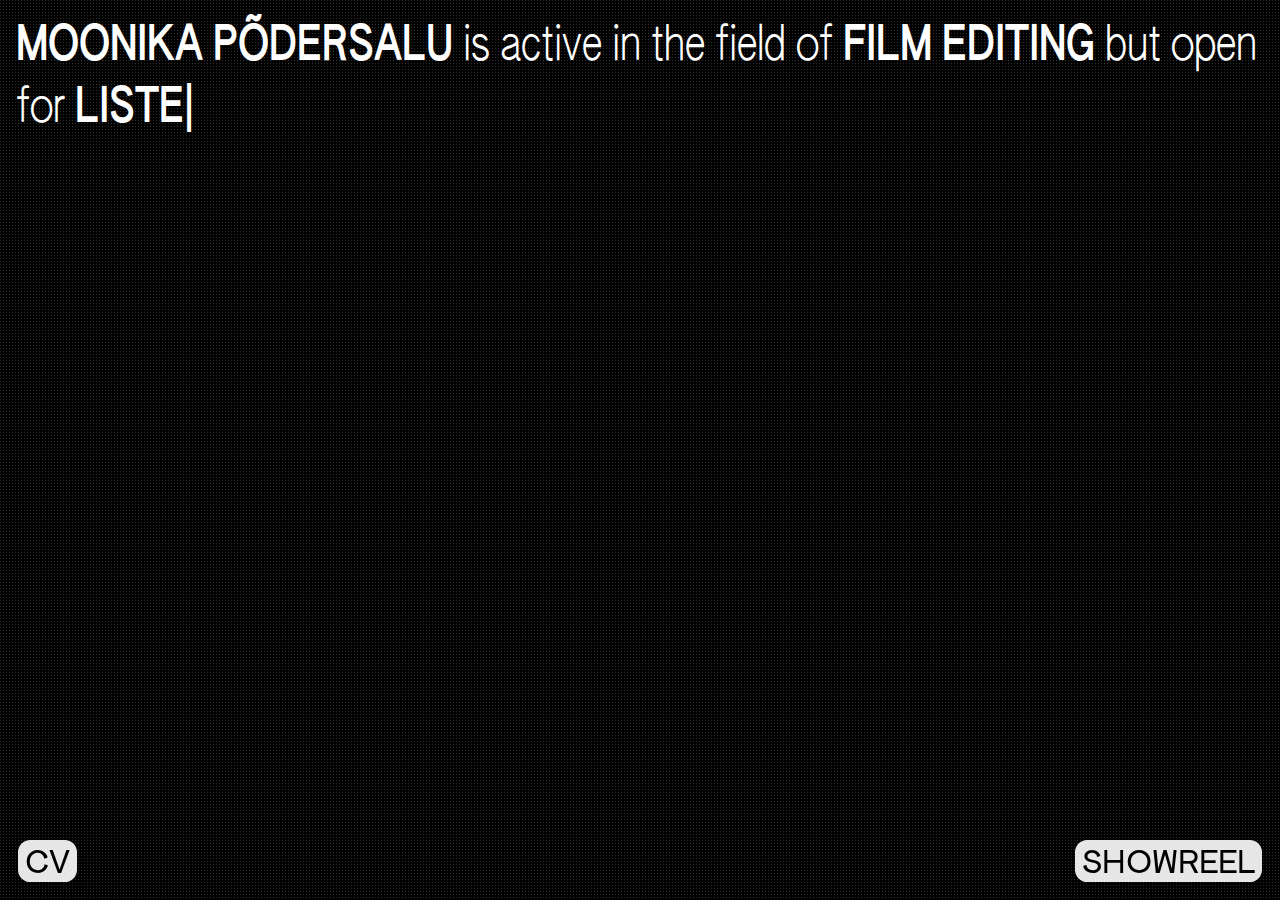
==== commit fe756f1a: "final fixes 23.04" ====
--- a/index.html
+++ b/index.html
@@ -11,7 +11,7 @@
     <body>
         <header>
             <div class="hero-wrapper">
-                 <h1><b>MOONIKA PÕDERSALU</b> is active in the field of <b>FILM EDITING</b>, but <span id="open">open</span> for <b> <span id="text" data-words="MUSIC VIDEOS,LISTENING YOU OUT,WIPING YOUR TEARS,COMMERCIALS,TAKING “FIX IT IN POST” AS A COMPLIMENT,SHARING MY FOOD WITH YOU,TRAILERS,WORKING SH*T OUT,A COFFEE BREAK,TELEVISION,PROVIDING PSYCHOLOGICAL ASSISTANCE,TAKING YOUR GARBAGE OUT,THEATRE,STARGAZING,SENDING A SCREENSHOT FROM 00:01:26:17,MANAGING POST-PRODUCTION,A WALK,ASSURING YOU ALL IS NOT LOST"></span></b></h1>
+                 <h1><b>MOONIKA PÕDERSALU</b> is active in the field of <b>FILM EDITING</b> but <span id="open">open</span> for <b> <span id="text" data-words="MUSIC VIDEOS,LISTENING YOU OUT,WIPING YOUR TEARS,COMMERCIALS,TAKING “FIX IT IN POST” AS A COMPLIMENT,SHARING MY FOOD WITH YOU,TRAILERS,WORKING SH*T OUT,A COFFEE BREAK,TELEVISION,PROVIDING PSYCHOLOGICAL ASSISTANCE,TAKING YOUR GARBAGE OUT,THEATRE,STARGAZING,SENDING A SCREENSHOT FROM 00:01:26:17,MANAGING POST-PRODUCTION,A WALK,ASSURING YOU ALL IS NOT LOST"></span></b></h1>
                  <video class="video-bg" loop muted autoplay preload="auto" playsinline >
                      <source src="img/bg.mp4" type="video/mp4">
                          Your browser does not support the video tag.
@@ -30,7 +30,7 @@
         <div id="curriculum" class="popup">
             <div class="popup-overlay" onclick="toggleCv()"></div>
             <div class="cv">
-                <p><b>MOONIKA PÕDERSALU</b> is a freelance <b>FILM EDITOR</b> based in Tallinn, Estonia. She studied in Baltic Film and Media School (<sup>BA</sup>) and has been active in the field of film industry since 2015. During the years she has had an opportunity to work with very different forms of storytelling — <b>FEATURE</b> and <b>SHORT FILMS, DOCUMENTARIES, MUSIC VIDEOS, ADVERTISEMENTS</b>.</p><br>
+                <p><b>MOONIKA PÕDERSALU</b> is a freelance <b>FILM EDITOR</b> based in Tallinn, Estonia. She studied in Baltic Film and Media School <sup>BA</sup> and has been active in the field of film industry since 2015. During the years she has had an opportunity to work with very different forms of storytelling—<b>FEATURE</b> and <b>SHORT FILMS, DOCUMENTARIES, MUSIC VIDEOS, ADVERTISEMENTS</b>.</p><br>
                 <p>Her resume includes
                     <ul class="custom-bullet">
                         <li>3 full features as <b>EDITOR</b>,</li>
@@ -39,9 +39,10 @@
                         <li>a 4-hour-long <b>AUDIO-VISUAL PIECE</b> that couldn’t be labeled theatre nor film.</li>
                     </ul>
                 </p><br>
-                <p class="u-center">Probably currently working on something<br>
+                <p class="u-center">Probably currently working on somethingA
                 but always open for your mind-bending ideas.</p><br>
-                <p class="u-center">Get the full CV from —>&nbsp;<a href="#"><span class="open2"><b>HERE</b></span></a>&nbsp;<—</p><br>
+                <p class="u-center">
+                    Get the full CV from &ndash;&gt;&nbsp;<a href="downloads/PODERSALU_CV_left.pdf"><span class="open2"><span class="here"></span><b>HERE</b></span></a>&nbsp;&lt;&ndash;</p><br>
                 <p>write me <span class="semibold">HELLO@KODANIKPOST.XYZ</span> or <br>
                 call me +372&nbsp;53 496 102</p>
             </div>
--- a/css/style.css
+++ b/css/style.css
@@ -34,6 +34,14 @@
     box-sizing: border-box;
     margin: 0;
     padding: 0;
+}
+
+html,
+body {
+    margin: 0;
+    padding: 0;
+    width: 100%;
+    height: 100%;
 }
 
 /*=================
@@ -145,11 +153,12 @@
 }
 /* BUTTON STYLING */
 .button {
-    border-radius: 0.5em;
-    padding: 0.05em 0.5em 0.15em 0.5em;
+    border-radius: 0.35em;
+    padding: 0.05em 0.2em 0.15em 0.2em;
     background: rgba(255,255,255,0.9);
     font-family: "Apfel Grotezk", Arial, Helvetica, sans-serif;
-    font-size: 2rem;
+    font-size: 2.2rem;
+    line-height: 1;
     font-weight: normal;
     text-align: center;
     box-shadow: 0.5rem 0.5rem 0.5rem rgba(0, 0, 0, 0.1);
@@ -189,29 +198,33 @@
 
 .cv {
     background: white;
-    border-radius: 0.5em 0.5em 0 0;
-    height: 100%;
+    border-radius: 0.5em;
     width: 100%;
     max-width: 70rem;
-    max-height: 45rem;
+    max-height: 100%;
     overflow-y: scroll;
-    padding: 1.5rem 1.5rem 4rem;
+    padding: 1.5rem;
 
 }
 
 .open2 {
-    background-image: url("../img/open2.png");
-    background-size: cover;
-    background-repeat: no-repeat;
+    display: inline-block;
     position: relative;
-    padding: 15px 20px 15px;
+}
+.here {
+    background: url('../img/here.svg') center / contain no-repeat;
+    position: absolute;
+    left: -4.1rem;
+    top: -1.1rem;
+    width: 285%;
+    height: 170%;
 }
 
 /*============
     SHOWREEL
 ============*/
 #showreel {
-    background-image: url(../img/blonn.png);
+    background: #000 url('../img/blonn.png') center / cover;
 }
 
 #showreel .video-container {
@@ -239,22 +252,26 @@
 /*================
     MEDIA QUERIES
 ================*/
-
-@media (min-height: 50rem) {
+@media (max-width: 1024px) and (max-height: 1024px) {
     .cv {
-        border-radius: 0.5em;
-    }
-}
-
-@media (max-width: 480px) {
+        height: 100%;
+        padding-bottom: 4rem;
+    }
+}
+
+@media (max-width: 425px) {
     h1 {
         font-size: 10vw;
     }
     p,
     .cv ul {
-        font-size: 6.25vw;
+        font-size: 6.75vw;
+    }
+    .here {
+        left: -15vw;
+        top: -3vw;
     }
     .button {
-        font-size: 7vw;
-    }
-}
+        font-size: 8vw;
+    }
+}
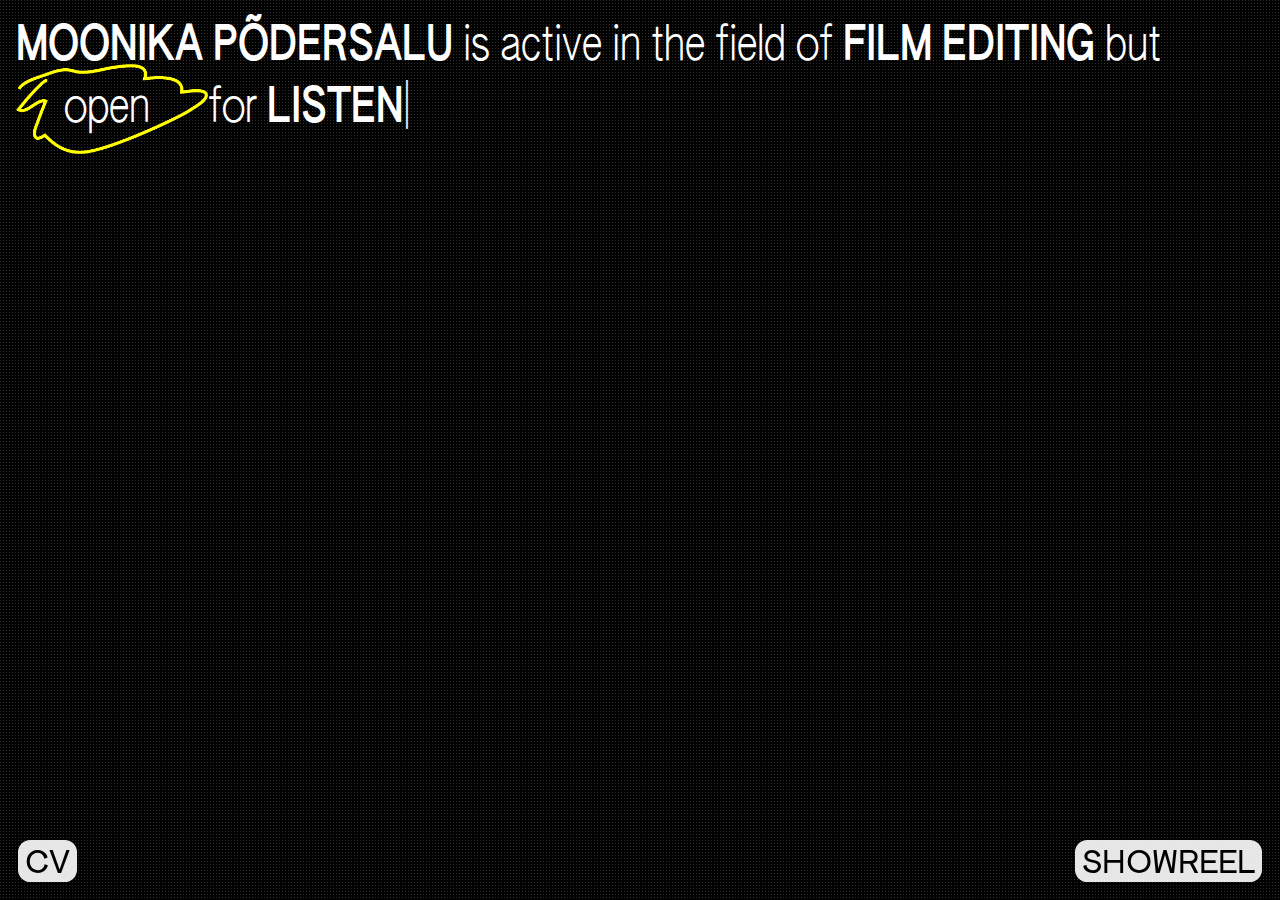
==== commit ebdd79ad: "adding open video" ====
--- a/index.html
+++ b/index.html
@@ -6,12 +6,20 @@
         <meta http-equiv="X-UA-Compatible" content="ie=edge">
         <title>MOONIKA PÕDERSALU</title>
         <link rel="stylesheet" href="css/style.css">
-
+        <link rel="shortcut icon" type="image/png" href="./img/favicon.png">
     </head>
     <body>
         <header>
             <div class="hero-wrapper">
-                 <h1><b>MOONIKA PÕDERSALU</b> is active in the field of <b>FILM EDITING</b> but <span id="open">open</span> for <b> <span id="text" data-words="MUSIC VIDEOS,LISTENING YOU OUT,WIPING YOUR TEARS,COMMERCIALS,TAKING “FIX IT IN POST” AS A COMPLIMENT,SHARING MY FOOD WITH YOU,TRAILERS,WORKING SH*T OUT,A COFFEE BREAK,TELEVISION,PROVIDING PSYCHOLOGICAL ASSISTANCE,TAKING YOUR GARBAGE OUT,THEATRE,STARGAZING,SENDING A SCREENSHOT FROM 00:01:26:17,MANAGING POST-PRODUCTION,A WALK,ASSURING YOU ALL IS NOT LOST"></span></b></h1>
+                 <h1><b>MOONIKA PÕDERSALU</b> is active in the field of <b>FILM EDITING</b> but
+                    <span class="easter" onclick="toggleOpenvid()">
+                        <span id="openvid" class="easter-video"></span>
+                         <span class="easter-overlay" onclick="toggleOpenvid()"></span>
+                         <span class="open1">
+                             <a href="#">open</a>
+                         </span>
+                     </span>
+                      for <b> <span id="text" data-words="MUSIC VIDEOS,LISTENING YOU OUT,WIPING YOUR TEARS,COMMERCIALS,TAKING “FIX IT IN POST” AS A COMPLIMENT,SHARING MY FOOD WITH YOU,TRAILERS,WORKING SH*T OUT,A COFFEE BREAK,TELEVISION,PROVIDING PSYCHOLOGICAL ASSISTANCE,TAKING YOUR GARBAGE OUT,THEATRE,STARGAZING,SENDING A SCREENSHOT FROM 00:01:26:17,MANAGING POST-PRODUCTION,A WALK,ASSURING YOU ALL IS NOT LOST"></span></b></h1>
                  <video class="video-bg" loop muted autoplay preload="auto" playsinline >
                      <source src="img/bg.mp4" type="video/mp4">
                          Your browser does not support the video tag.
@@ -30,7 +38,7 @@
         <div id="curriculum" class="popup">
             <div class="popup-overlay" onclick="toggleCv()"></div>
             <div class="cv">
-                <p><b>MOONIKA PÕDERSALU</b> is a freelance <b>FILM EDITOR</b> based in Tallinn, Estonia. She studied in Baltic Film and Media School <sup>BA</sup> and has been active in the field of film industry since 2015. During the years she has had an opportunity to work with very different forms of storytelling—<b>FEATURE</b> and <b>SHORT FILMS, DOCUMENTARIES, MUSIC VIDEOS, ADVERTISEMENTS</b>.</p><br>
+                <p><b>MOONIKA PÕDERSALU</b> is a freelance <b>FILM EDITOR</b> based in Tallinn, Estonia. She studied in Baltic Film and Media School <sup>BA</sup> and has been active in the field of film industry since 2015. During the years she has had an opportunity to work with very different forms of storytelling—<b>FEATURE</b> and <b>SHORT FILMS, DOCUMENTARIES, MUSIC VIDEOS, COMMERCIALS</b>.</p><br>
                 <p>Her resume includes
                     <ul class="custom-bullet">
                         <li>3 full features as <b>EDITOR</b>,</li>
@@ -39,7 +47,7 @@
                         <li>a 4-hour-long <b>AUDIO-VISUAL PIECE</b> that couldn’t be labeled theatre nor film.</li>
                     </ul>
                 </p><br>
-                <p class="u-center">Probably currently working on somethingA
+                <p class="u-center">Probably currently working on something
                 but always open for your mind-bending ideas.</p><br>
                 <p class="u-center">
                     Get the full CV from &ndash;&gt;&nbsp;<a href="downloads/PODERSALU_CV_left.pdf"><span class="open2"><span class="here"></span><b>HERE</b></span></a>&nbsp;&lt;&ndash;</p><br>
--- a/css/style.css
+++ b/css/style.css
@@ -76,13 +76,15 @@
     color: yellow;
 }
 
+.open1 a {
+    color: white;
+}
+
 .u-center {
     text-align: center;
 }
 
 /* POP-UP TYPOGRAPHY*/
-
-
 .cv ul {
     font-size: 1.9rem;
     font-family: "Authentic Condensed", Arial, sans-serif;
@@ -94,7 +96,35 @@
     padding-left: 0.3em;
 }
 
-
+.open1 {
+    background: url('../img/open1.png') center / contain no-repeat;
+    padding: 1em;
+    position: relative;
+}
+
+.easter-video {
+    width: 10px;
+    height: 10px;
+    padding: 1.91em;
+    position: absolute;
+    z-index: 500;
+    display: none;
+    background: url("../img/open.mp4") center / contain no-repeat;
+}
+
+.easter-video.active {
+    display: inline;
+}
+
+.easter-overlay {
+    position: absolute;
+    top: 0;
+    left: 0;
+    width: 100%;
+    height: 100%;
+    cursor: pointer;
+    z-index: -1;
+}
 
 /*============
     LAYOUT
@@ -107,7 +137,7 @@
     min-height: 100vh;
     overflow: hidden;
     background: rgba(0,0,0,0.5);
-    background:url("../img/texture3.png");
+    background:url("../img/texture.png");
 }
 
 .hero-wrapper {
@@ -151,6 +181,7 @@
 .nav-list li:nth-of-type(2) {
     margin-left: auto;
 }
+
 /* BUTTON STYLING */
 .button {
     border-radius: 0.35em;
@@ -197,20 +228,20 @@
 }
 
 .cv {
-    background: white;
+    background: rgba(255,255,255,0.9);
     border-radius: 0.5em;
     width: 100%;
     max-width: 70rem;
     max-height: 100%;
     overflow-y: scroll;
     padding: 1.5rem;
-
 }
 
 .open2 {
     display: inline-block;
     position: relative;
 }
+
 .here {
     background: url('../img/here.svg') center / contain no-repeat;
     position: absolute;
@@ -233,7 +264,7 @@
     padding-bottom: 56.25%;
     height: 0;
     overflow: hidden;
-    max-width: 70rem;
+    max-width: 85%;
 }
 
 #showreel iframe {
@@ -243,15 +274,44 @@
     width: 100%;
     height: 100%;
 }
+
 #showreel .back-button {
     position: fixed;
     top: 1rem;
     left: 1rem;
     z-index: 40;
 }
+
+ .cursor {
+     color: white;
+     animation: blink 0.5s infinite;
+     font-weight: 400;
+     position: relative;
+     top: -0.2rem;
+ }
+
+ @keyframes blink {
+             0% { opacity: 1 }
+             50% { opacity: 0 }
+             100% { opacity: 1 }
+ }
+
 /*================
     MEDIA QUERIES
 ================*/
+
+@media (max-width: 3440px) and (max-height: 1440px){
+    #showreel .video-container {
+        max-width: 70%;
+    }
+}
+
+@media (max-width: 2560px) and (max-width: 1080px){
+    #showreel .video-container {
+        max-width: 150rem;
+    }
+}
+
 @media (max-width: 1024px) and (max-height: 1024px) {
     .cv {
         height: 100%;
@@ -263,15 +323,22 @@
     h1 {
         font-size: 10vw;
     }
+
     p,
     .cv ul {
         font-size: 6.75vw;
     }
+
     .here {
         left: -15vw;
         top: -3vw;
     }
+
     .button {
         font-size: 8vw;
     }
-}
+
+    .open1 {
+        padding: 0.5em;
+    }
+}
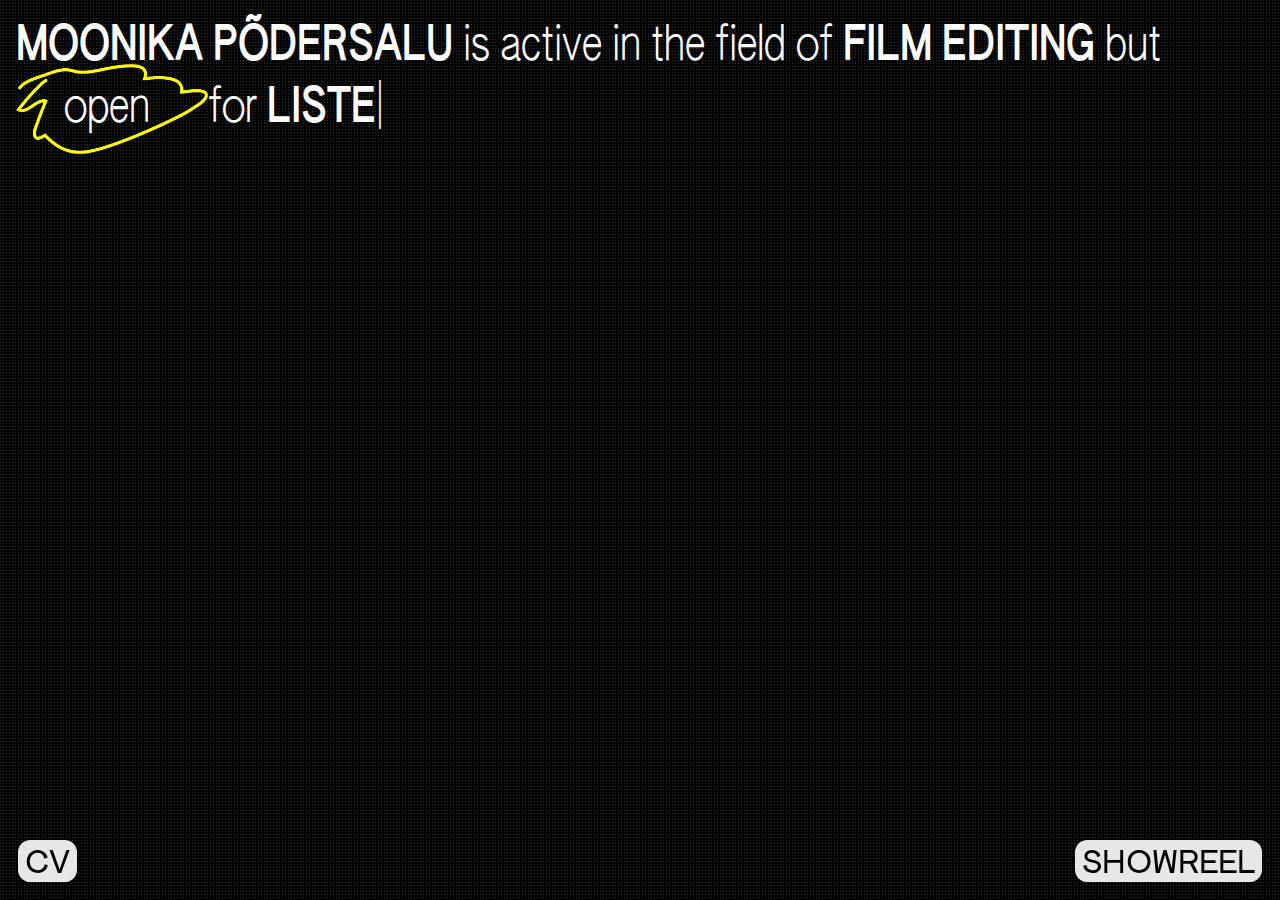
==== commit ca0dbfe9: "fixing open gif and video" ====
--- a/index.html
+++ b/index.html
@@ -1,60 +1,63 @@
-<!DOCTYPE html>
-<html lang="en" dir="ltr">
-    <head>
-        <meta charset="utf-8">
-        <meta name="viewport" content="width=device-width, initial-scale=1.0">
-        <meta http-equiv="X-UA-Compatible" content="ie=edge">
-        <title>MOONIKA PÕDERSALU</title>
-        <link rel="stylesheet" href="css/style.css">
-        <link rel="shortcut icon" type="image/png" href="./img/favicon.png">
-    </head>
-    <body>
-        <header>
-            <div class="hero-wrapper">
-                 <h1><b>MOONIKA PÕDERSALU</b> is active in the field of <b>FILM EDITING</b> but
-                    <span class="easter" onclick="toggleOpenvid()">
-                        <span id="openvid" class="easter-video"></span>
-                         <span class="easter-overlay" onclick="toggleOpenvid()"></span>
-                         <span class="open1">
-                             <a href="#">open</a>
-                         </span>
-                     </span>
-                      for <b> <span id="text" data-words="MUSIC VIDEOS,LISTENING YOU OUT,WIPING YOUR TEARS,COMMERCIALS,TAKING “FIX IT IN POST” AS A COMPLIMENT,SHARING MY FOOD WITH YOU,TRAILERS,WORKING SH*T OUT,A COFFEE BREAK,TELEVISION,PROVIDING PSYCHOLOGICAL ASSISTANCE,TAKING YOUR GARBAGE OUT,THEATRE,STARGAZING,SENDING A SCREENSHOT FROM 00:01:26:17,MANAGING POST-PRODUCTION,A WALK,ASSURING YOU ALL IS NOT LOST"></span></b></h1>
-                 <video class="video-bg" loop muted autoplay preload="auto" playsinline >
-                     <source src="img/bg.mp4" type="video/mp4">
-                         Your browser does not support the video tag.
-                 </video>
-             </div>
-        </header>
-        <div class="nav-wrapper">
-            <nav class="nav">
-                <ul class="nav-list">
-                    <li class="button cv-button"><a href="javascript:;" onclick="toggleCv()">CV</a></li>
-                    <li class="button showreel-button"><a href="video.html">SHOWREEL</a></li>
-                </ul>
-            </nav>
-        </div>
-
-        <div id="curriculum" class="popup">
-            <div class="popup-overlay" onclick="toggleCv()"></div>
-            <div class="cv">
-                <p><b>MOONIKA PÕDERSALU</b> is a freelance <b>FILM EDITOR</b> based in Tallinn, Estonia. She studied in Baltic Film and Media School <sup>BA</sup> and has been active in the field of film industry since 2015. During the years she has had an opportunity to work with very different forms of storytelling—<b>FEATURE</b> and <b>SHORT FILMS, DOCUMENTARIES, MUSIC VIDEOS, COMMERCIALS</b>.</p><br>
-                <p>Her resume includes
-                    <ul class="custom-bullet">
-                        <li>3 full features as <b>EDITOR</b>,</li>
-                        <li>a 130-part <b>INTERACTIVE FILM</b>,</li>
-                        <li>shorts shot on film,</li>
-                        <li>a 4-hour-long <b>AUDIO-VISUAL PIECE</b> that couldn’t be labeled theatre nor film.</li>
-                    </ul>
-                </p><br>
-                <p class="u-center">Probably currently working on something
-                but always open for your mind-bending ideas.</p><br>
-                <p class="u-center">
-                    Get the full CV from &ndash;&gt;&nbsp;<a href="downloads/PODERSALU_CV_left.pdf"><span class="open2"><span class="here"></span><b>HERE</b></span></a>&nbsp;&lt;&ndash;</p><br>
-                <p>write me <span class="semibold">HELLO@KODANIKPOST.XYZ</span> or <br>
-                call me +372&nbsp;53 496 102</p>
-            </div>
-        </div>
-        <script src="js/main.js"></script>
-    </body>
-</html>
+<!DOCTYPE html>
+<html lang="en" dir="ltr">
+    <head>
+        <meta charset="utf-8">
+        <meta name="viewport" content="width=device-width, initial-scale=1.0">
+        <meta http-equiv="X-UA-Compatible" content="ie=edge">
+        <title>MOONIKA PÕDERSALU</title>
+        <link rel="stylesheet" href="css/style.css">
+        <link rel="shortcut icon" type="image/png" href="./img/favicon.png">
+    </head>
+    <body>
+        <header>
+            <div class="hero-wrapper">
+                 <h1><b>MOONIKA PÕDERSALU</b> is active in the field of <b>FILM EDITING</b> but
+                    <span class="easter">
+                        <span id="openvid" class="easter-video">
+                            <video class="video-bg" loop muted autoplay preload="auto" playsinline >
+                                <source src="img/open.mp4" type="video/mp4">
+                            </video>
+                        </span>
+                         <span class="open1">
+                             <a id="open-popup-video">open</a>
+                         </span>
+                     </span>
+                      for <b> <span id="text" data-words="MUSIC VIDEOS,LISTENING YOU OUT,WIPING YOUR TEARS,COMMERCIALS,TAKING “FIX IT IN POST” AS A COMPLIMENT,SHARING MY FOOD WITH YOU,TRAILERS,WORKING SH*T OUT,A COFFEE BREAK,TELEVISION,PROVIDING PSYCHOLOGICAL ASSISTANCE,TAKING YOUR GARBAGE OUT,THEATRE,STARGAZING,SENDING A SCREENSHOT FROM 00:01:26:17,MANAGING POST-PRODUCTION,A WALK,ASSURING YOU ALL IS NOT LOST"></span></b></h1>
+                 <video class="video-bg" loop muted autoplay preload="auto" playsinline >
+                     <source src="img/bg.mp4" type="video/mp4">
+                         Your browser does not support the video tag.
+                 </video>
+             </div>
+        </header>
+        <div class="nav-wrapper">
+            <nav class="nav">
+                <ul class="nav-list">
+                    <li class="button cv-button"><a href="javascript:;" onclick="toggleCv()">CV</a></li>
+                    <li class="button showreel-button"><a href="video.html">SHOWREEL</a></li>
+                </ul>
+            </nav>
+        </div>
+
+        <div id="curriculum" class="popup">
+            <div class="popup-overlay" onclick="toggleCv()"></div>
+            <div class="cv">
+                <p><b>MOONIKA PÕDERSALU</b> is a freelance <b>FILM EDITOR</b> based in Tallinn, Estonia. She studied in Baltic Film and Media School <sup>BA</sup> and has been active in the field of film industry since 2015. During the years she has had an opportunity to work with very different forms of storytelling—<b>FEATURE</b> and <b>SHORT FILMS, DOCUMENTARIES, MUSIC VIDEOS, COMMERCIALS</b>.</p><br>
+                <p>Her resume includes
+                    <ul class="custom-bullet">
+                        <li>3 full features as <b>EDITOR</b>,</li>
+                        <li>a 130-part <b>INTERACTIVE FILM</b>,</li>
+                        <li>shorts shot on film,</li>
+                        <li>a 4-hour-long <b>AUDIO-VISUAL PIECE</b> that couldn’t be labeled theatre nor film.</li>
+                    </ul>
+                </p><br>
+                <p class="u-center">Probably currently working on something
+                but always open for your mind-bending ideas.</p><br>
+                <p class="u-center">
+                    Get the full CV from &ndash;&gt;&nbsp;<a href="downloads/PODERSALU_CV_left.pdf"><span class="open2"><span class="here"></span><b>HERE</b></span></a>&nbsp;&lt;&ndash;</p><br>
+                <p>write me <span class="semibold">HELLO@KODANIKPOST.XYZ</span> or <br>
+                call me +372&nbsp;53 496 102</p>
+            </div>
+        </div>
+        <script src="js/main.js"></script>
+    </body>
+</html>
--- a/css/style.css
+++ b/css/style.css
@@ -1,344 +1,348 @@
-@font-face {
-font-family: "Authentic";
-font-weight: normal;
-src: url("../fonts/AUTHENTICSans-60.woff") format("woff");
-}
-
-@font-face {
-font-family: "Authentic";
-font-weight: bold;
-src: url("../fonts/AUTHENTICSans-90.woff") format("woff");
-}
-
-@font-face {
-font-family: "Authentic Condensed";
-font-weight: normal;
-src: url("../fonts/AUTHENTICSans-Condensed-60.woff") format("woff");
-}
-
-@font-face {
-font-family: "Authentic Condensed";
-font-weight: bold;
-src: url("../fonts/AUTHENTICSans-Condensed-130.woff") format("woff");
-}
-
-@font-face {
-font-family: "Apfel Grotezk";
-font-weight: regular;
-src: url("../fonts/ApfelGrotezk-Regular.woff") format("woff");
-}
-
-*,
-*::before,
-*::after {
-    box-sizing: border-box;
-    margin: 0;
-    padding: 0;
-}
-
-html,
-body {
-    margin: 0;
-    padding: 0;
-    width: 100%;
-    height: 100%;
-}
-
-/*=================
-    TYPOGRAPHY
-=================*/
-body {
-    background: black;
-    font-family: "Authentic", Arial, Helvetica, sans-serif;
-    line-height: 1.3;
-    font-size: 1.5rem;
-}
-
-h1 {
-    color: white;
-    font-family: "Authentic Condensed", Arial, Helvetica, sans-serif;
-    font-weight: normal;
-    padding: 1rem;
-}
-
-p {
-    font-family: "Authentic Condensed", Arial, sans-serif;
-    font-size: 1.9rem;
-}
-
-a {
-    text-decoration: none;
-    color: black;
-}
-
-a:hover,
-a:focus {
-    color: yellow;
-}
-
-.open1 a {
-    color: white;
-}
-
-.u-center {
-    text-align: center;
-}
-
-/* POP-UP TYPOGRAPHY*/
-.cv ul {
-    font-size: 1.9rem;
-    font-family: "Authentic Condensed", Arial, sans-serif;
-    list-style-image: url('../img/bullet.svg');
-    padding-left: 1.5em;
-}
-
-.cv li {
-    padding-left: 0.3em;
-}
-
-.open1 {
-    background: url('../img/open1.png') center / contain no-repeat;
-    padding: 1em;
-    position: relative;
-}
-
-.easter-video {
-    width: 10px;
-    height: 10px;
-    padding: 1.91em;
-    position: absolute;
-    z-index: 500;
-    display: none;
-    background: url("../img/open.mp4") center / contain no-repeat;
-}
-
-.easter-video.active {
-    display: inline;
-}
-
-.easter-overlay {
-    position: absolute;
-    top: 0;
-    left: 0;
-    width: 100%;
-    height: 100%;
-    cursor: pointer;
-    z-index: -1;
-}
-
-/*============
-    LAYOUT
-============*/
-header {
-    position: relative;
-    display: flex;
-    justify-content: center;
-    width: 100%;
-    min-height: 100vh;
-    overflow: hidden;
-    background: rgba(0,0,0,0.5);
-    background:url("../img/texture.png");
-}
-
-.hero-wrapper {
-    width: 90rem;
-}
-
-.video-bg {
-    position: absolute;
-    top: 50%;
-    left: 50%;
-    transform: translate(-50%, -50%);
-    z-index: -1;
-    min-width: 100%;
-    min-height: 100%;
-}
-
-.nav-wrapper {
-    display: flex;
-    position: fixed;
-    bottom: 1rem;
-    z-index: 15;
-    width: 100%;
-    padding: 1rem 1rem 0;
-}
-
-.nav {
-    padding: 2px;
-    flex-grow: 1;
-}
-
-.nav-list {
-    display: flex;
-    list-style: none;
-}
-
-.nav-list a:hover,
-.nav-list a:focus {
-    color: yellow;
-}
-
-.nav-list li:nth-of-type(2) {
-    margin-left: auto;
-}
-
-/* BUTTON STYLING */
-.button {
-    border-radius: 0.35em;
-    padding: 0.05em 0.2em 0.15em 0.2em;
-    background: rgba(255,255,255,0.9);
-    font-family: "Apfel Grotezk", Arial, Helvetica, sans-serif;
-    font-size: 2.2rem;
-    line-height: 1;
-    font-weight: normal;
-    text-align: center;
-    box-shadow: 0.5rem 0.5rem 0.5rem rgba(0, 0, 0, 0.1);
-}
-
-.button:hover {
-    background: black;
-}
-
-/* POP-UP STYLING */
-.popup {
-    z-index: 10;
-    position: fixed;
-    top: 0;
-    left: 0;
-    display: none;
-    align-items: center;
-    justify-content: center;
-    width: 100%;
-    height: 100%;
-}
-
-.popup.active {
-    display: flex;
-    overflow: hidden;
-}
-
-.popup-overlay {
-    position: absolute;
-    top: 0;
-    left: 0;
-    width: 100%;
-    height: 100%;
-    cursor: pointer;
-    z-index: -1;
-}
-
-.cv {
-    background: rgba(255,255,255,0.9);
-    border-radius: 0.5em;
-    width: 100%;
-    max-width: 70rem;
-    max-height: 100%;
-    overflow-y: scroll;
-    padding: 1.5rem;
-}
-
-.open2 {
-    display: inline-block;
-    position: relative;
-}
-
-.here {
-    background: url('../img/here.svg') center / contain no-repeat;
-    position: absolute;
-    left: -4.1rem;
-    top: -1.1rem;
-    width: 285%;
-    height: 170%;
-}
-
-/*============
-    SHOWREEL
-============*/
-#showreel {
-    background: #000 url('../img/blonn.png') center / cover;
-}
-
-#showreel .video-container {
-    position: relative;
-    width: 100%;
-    padding-bottom: 56.25%;
-    height: 0;
-    overflow: hidden;
-    max-width: 85%;
-}
-
-#showreel iframe {
-    position: absolute;
-    top: 0;
-    left: 0;
-    width: 100%;
-    height: 100%;
-}
-
-#showreel .back-button {
-    position: fixed;
-    top: 1rem;
-    left: 1rem;
-    z-index: 40;
-}
-
- .cursor {
-     color: white;
-     animation: blink 0.5s infinite;
-     font-weight: 400;
-     position: relative;
-     top: -0.2rem;
- }
-
- @keyframes blink {
-             0% { opacity: 1 }
-             50% { opacity: 0 }
-             100% { opacity: 1 }
- }
-
-/*================
-    MEDIA QUERIES
-================*/
-
-@media (max-width: 3440px) and (max-height: 1440px){
-    #showreel .video-container {
-        max-width: 70%;
-    }
-}
-
-@media (max-width: 2560px) and (max-width: 1080px){
-    #showreel .video-container {
-        max-width: 150rem;
-    }
-}
-
-@media (max-width: 1024px) and (max-height: 1024px) {
-    .cv {
-        height: 100%;
-        padding-bottom: 4rem;
-    }
-}
-
-@media (max-width: 425px) {
-    h1 {
-        font-size: 10vw;
-    }
-
-    p,
-    .cv ul {
-        font-size: 6.75vw;
-    }
-
-    .here {
-        left: -15vw;
-        top: -3vw;
-    }
-
-    .button {
-        font-size: 8vw;
-    }
-
-    .open1 {
-        padding: 0.5em;
-    }
-}
+@font-face {
+font-family: "Authentic";
+font-weight: normal;
+src: url("../fonts/AUTHENTICSans-60.woff") format("woff");
+}
+
+@font-face {
+font-family: "Authentic";
+font-weight: bold;
+src: url("../fonts/AUTHENTICSans-90.woff") format("woff");
+}
+
+@font-face {
+font-family: "Authentic Condensed";
+font-weight: normal;
+src: url("../fonts/AUTHENTICSans-Condensed-60.woff") format("woff");
+}
+
+@font-face {
+font-family: "Authentic Condensed";
+font-weight: bold;
+src: url("../fonts/AUTHENTICSans-Condensed-130.woff") format("woff");
+}
+
+@font-face {
+font-family: "Apfel Grotezk";
+font-weight: regular;
+src: url("../fonts/ApfelGrotezk-Regular.woff") format("woff");
+}
+
+*,
+*::before,
+*::after {
+    box-sizing: border-box;
+    margin: 0;
+    padding: 0;
+}
+
+html,
+body {
+    margin: 0;
+    padding: 0;
+    width: 100%;
+    height: 100%;
+}
+
+/*=================
+    TYPOGRAPHY
+=================*/
+body {
+    background: black;
+    font-family: "Authentic", Arial, Helvetica, sans-serif;
+    line-height: 1.3;
+    font-size: 1.5rem;
+}
+
+h1 {
+    color: white;
+    font-family: "Authentic Condensed", Arial, Helvetica, sans-serif;
+    font-weight: normal;
+    padding: 1rem;
+}
+
+p {
+    font-family: "Authentic Condensed", Arial, sans-serif;
+    font-size: 1.9rem;
+}
+
+a {
+    text-decoration: none;
+    color: black;
+}
+
+a:hover,
+a:focus {
+    color: yellow;
+}
+
+.open1 a {
+    color: white;
+}
+
+.u-center {
+    text-align: center;
+}
+
+/* POP-UP TYPOGRAPHY*/
+.cv ul {
+    font-size: 1.9rem;
+    font-family: "Authentic Condensed", Arial, sans-serif;
+    list-style-image: url('../img/bullet.svg');
+    padding-left: 1.5em;
+}
+
+.cv li {
+    padding-left: 0.3em;
+}
+
+#open-popup-video {
+    cursor: pointer;
+}
+
+.open1 {
+    background: url('../img/open1.png') center / contain no-repeat;
+    padding: 1em;
+    position: relative;
+}
+
+.easter-video {
+    width: 10px;
+    height: 10px;
+    padding: 1.91em;
+    position: absolute;
+    z-index: 500;
+    display: none;
+    background: url("../img/open.mp4") center / contain no-repeat;
+}
+
+.easter-video.active {
+    display: inline;
+}
+
+.easter-overlay {
+    position: absolute;
+    top: 0;
+    left: 0;
+    width: 100%;
+    height: 100%;
+    cursor: pointer;
+    z-index: -1;
+}
+
+/*============
+    LAYOUT
+============*/
+header {
+    position: relative;
+    display: flex;
+    justify-content: center;
+    width: 100%;
+    min-height: 100vh;
+    overflow: hidden;
+    background: rgba(0,0,0,0.5);
+    background:url("../img/texture.png");
+}
+
+.hero-wrapper {
+    width: 90rem;
+}
+
+.video-bg {
+    position: absolute;
+    top: 50%;
+    left: 50%;
+    transform: translate(-50%, -50%);
+    z-index: -1;
+    min-width: 100%;
+    min-height: 100%;
+}
+
+.nav-wrapper {
+    display: flex;
+    position: fixed;
+    bottom: 1rem;
+    z-index: 15;
+    width: 100%;
+    padding: 1rem 1rem 0;
+}
+
+.nav {
+    padding: 2px;
+    flex-grow: 1;
+}
+
+.nav-list {
+    display: flex;
+    list-style: none;
+}
+
+.nav-list a:hover,
+.nav-list a:focus {
+    color: yellow;
+}
+
+.nav-list li:nth-of-type(2) {
+    margin-left: auto;
+}
+
+/* BUTTON STYLING */
+.button {
+    border-radius: 0.35em;
+    padding: 0.05em 0.2em 0.15em 0.2em;
+    background: rgba(255,255,255,0.9);
+    font-family: "Apfel Grotezk", Arial, Helvetica, sans-serif;
+    font-size: 2.2rem;
+    line-height: 1;
+    font-weight: normal;
+    text-align: center;
+    box-shadow: 0.5rem 0.5rem 0.5rem rgba(0, 0, 0, 0.1);
+}
+
+.button:hover {
+    background: black;
+}
+
+/* POP-UP STYLING */
+.popup {
+    z-index: 10;
+    position: fixed;
+    top: 0;
+    left: 0;
+    display: none;
+    align-items: center;
+    justify-content: center;
+    width: 100%;
+    height: 100%;
+}
+
+.popup.active {
+    display: flex;
+    overflow: hidden;
+}
+
+.popup-overlay {
+    position: absolute;
+    top: 0;
+    left: 0;
+    width: 100%;
+    height: 100%;
+    cursor: pointer;
+    z-index: -1;
+}
+
+.cv {
+    background: rgba(255,255,255,0.9);
+    border-radius: 0.5em;
+    width: 100%;
+    max-width: 70rem;
+    max-height: 100%;
+    overflow-y: scroll;
+    padding: 1.5rem;
+}
+
+.open2 {
+    display: inline-block;
+    position: relative;
+}
+
+.here {
+    background: url('../img/here.svg') center / contain no-repeat;
+    position: absolute;
+    left: -4.1rem;
+    top: -1.1rem;
+    width: 285%;
+    height: 170%;
+}
+
+/*============
+    SHOWREEL
+============*/
+#showreel {
+    background: #000 url('../img/blonn.png') center / cover;
+}
+
+#showreel .video-container {
+    position: relative;
+    width: 100%;
+    padding-bottom: 56.25%;
+    height: 0;
+    overflow: hidden;
+    max-width: 85%;
+}
+
+#showreel iframe {
+    position: absolute;
+    top: 0;
+    left: 0;
+    width: 100%;
+    height: 100%;
+}
+
+#showreel .back-button {
+    position: fixed;
+    top: 1rem;
+    left: 1rem;
+    z-index: 40;
+}
+
+ .cursor {
+     color: white;
+     animation: blink 0.5s infinite;
+     font-weight: 400;
+     position: relative;
+     top: -0.2rem;
+ }
+
+ @keyframes blink {
+             0% { opacity: 1 }
+             50% { opacity: 0 }
+             100% { opacity: 1 }
+ }
+
+/*================
+    MEDIA QUERIES
+================*/
+
+@media (max-width: 3440px) and (max-height: 1440px){
+    #showreel .video-container {
+        max-width: 70%;
+    }
+}
+
+@media (max-width: 2560px) and (max-width: 1080px){
+    #showreel .video-container {
+        max-width: 150rem;
+    }
+}
+
+@media (max-width: 1024px) and (max-height: 1024px) {
+    .cv {
+        height: 100%;
+        padding-bottom: 4rem;
+    }
+}
+
+@media (max-width: 425px) {
+    h1 {
+        font-size: 10vw;
+    }
+
+    p,
+    .cv ul {
+        font-size: 6.75vw;
+    }
+
+    .here {
+        left: -15vw;
+        top: -3vw;
+    }
+
+    .button {
+        font-size: 8vw;
+    }
+
+    .open1 {
+        padding: 0.5em;
+    }
+}
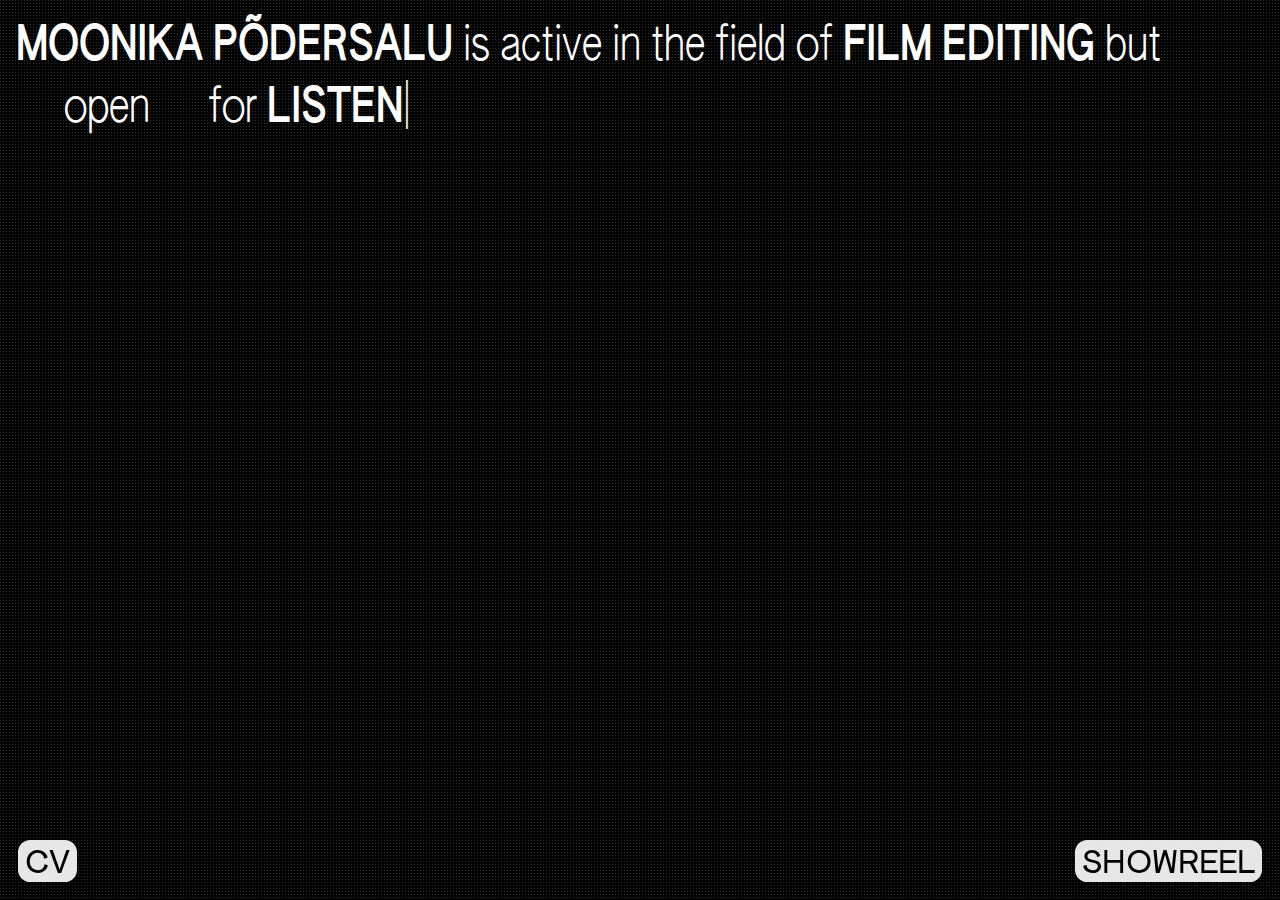
==== commit d6d874ed: "open fix" ====
--- a/index.html
+++ b/index.html
@@ -18,6 +18,7 @@
                                 <source src="img/open.mp4" type="video/mp4">
                             </video>
                         </span>
+                         <!-- <span class="easter-overlay" onclick="toggleOpenvid()"></span> -->
                          <span class="open1">
                              <a id="open-popup-video">open</a>
                          </span>
--- a/css/style.css
+++ b/css/style.css
@@ -101,7 +101,7 @@
 }
 
 .open1 {
-    background: url('../img/open1.png') center / contain no-repeat;
+    background: url('../img/open1.gif') center / contain no-repeat;
     padding: 1em;
     position: relative;
 }
